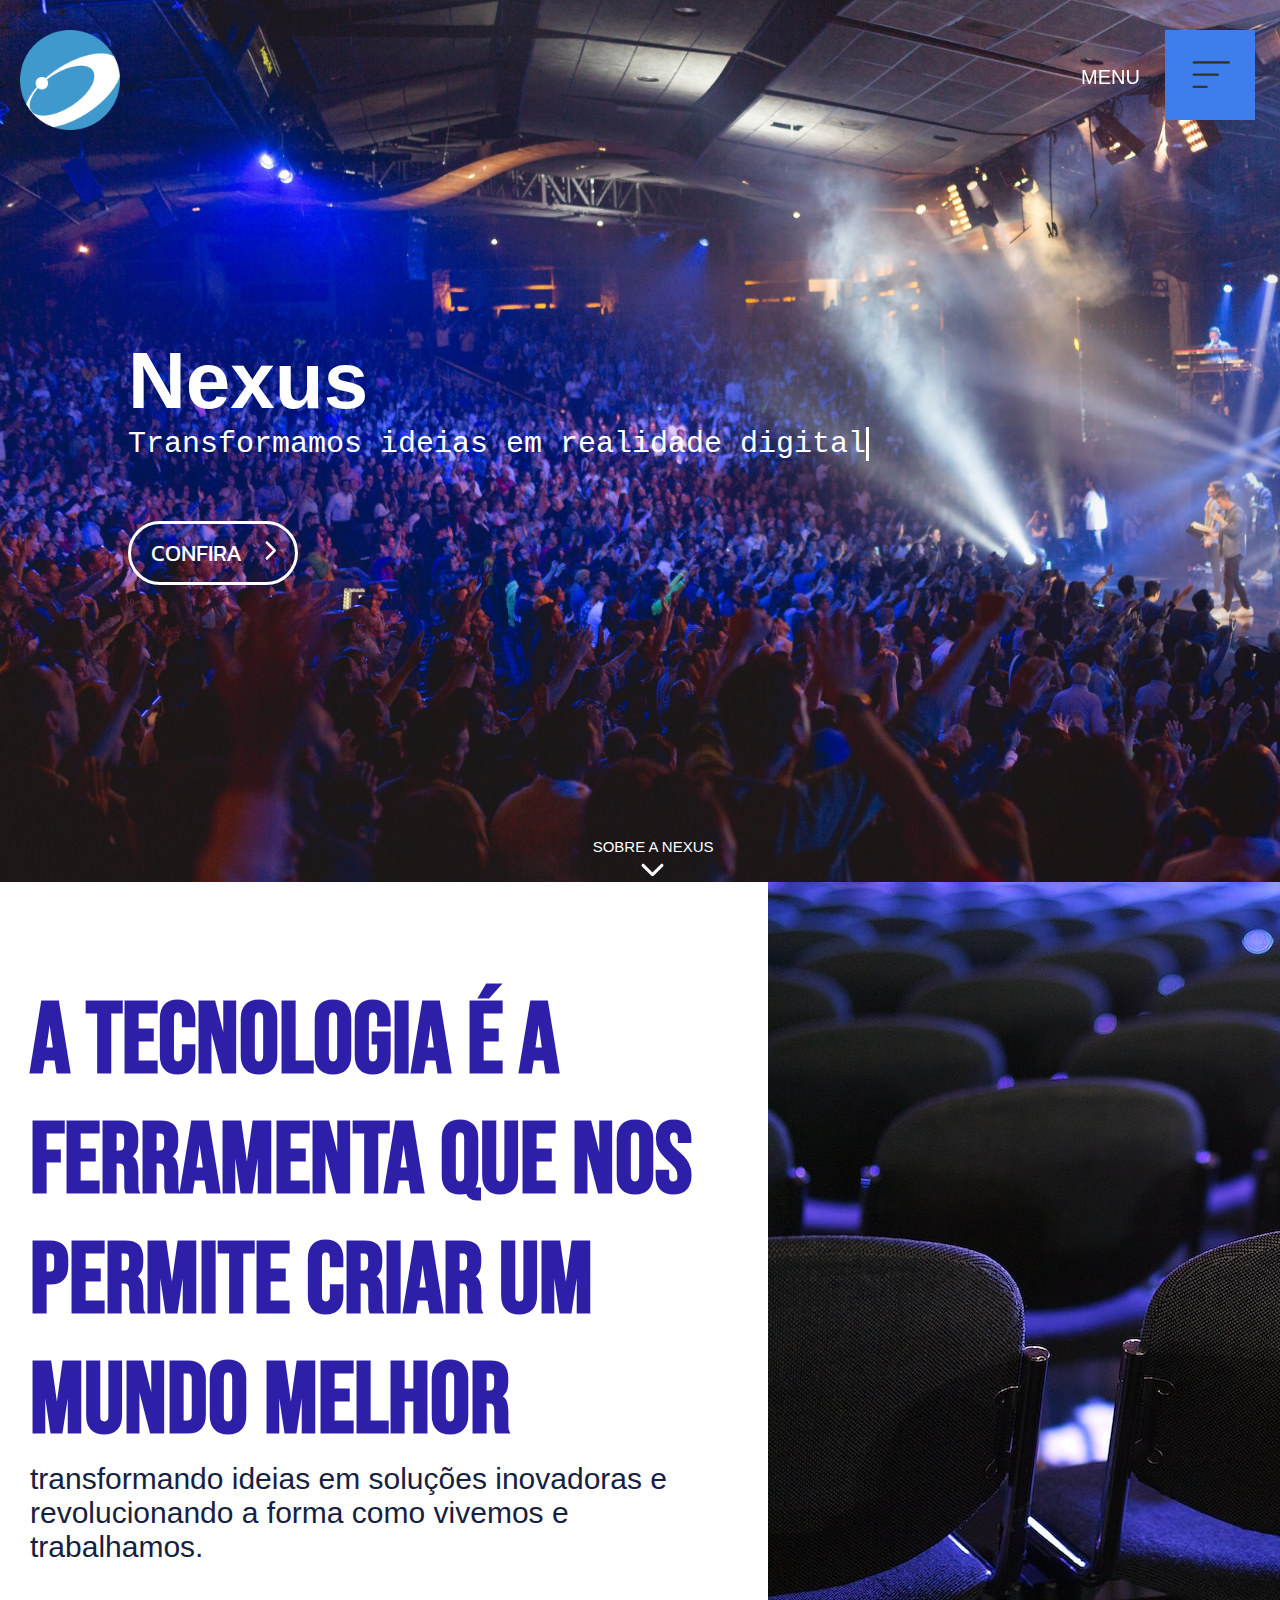
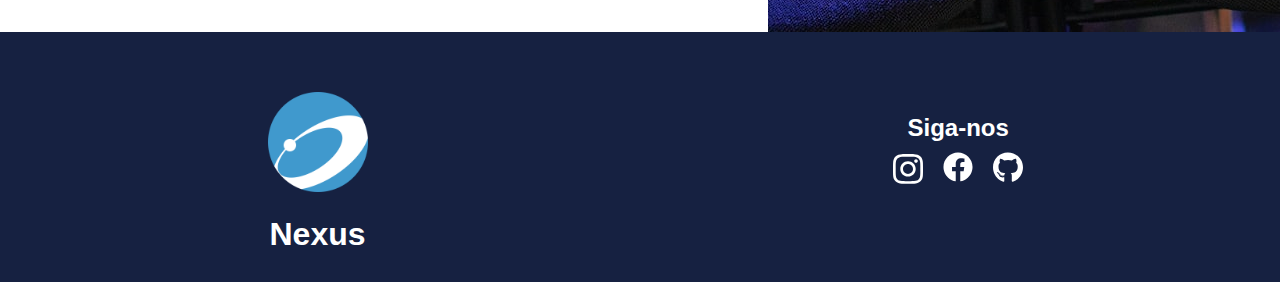
==== index.html @ 07ee50ff "Add files via upload" ====
<!DOCTYPE html>
<html lang="pt-br">
<head>
    <meta charset="UTF-8">
    <meta http-equiv="X-UA-Compatible" content="IE=edge">
    <meta name="viewport" content="width=device-width, initial-scale=1.0">
    <title>Nexus</title>
    <link rel="stylesheet" href="src/css/style.css">
    <link rel="stylesheet" href="src/css/responsive.css">
    <link rel="shortcut icon" href="/src/imgs/logo.png" type="image/x-icon">
<body>
    <div id="slideshow">
        <header>
            <div id="menu">
                <span>MENU</span>
                <div class="bloco" onclick="menu()"><img src="src/imgs/menu.png"></div> 
            </div>
            
            <div id="logo">
                <img src="src/imgs/logo.png">
            </div>
    
        </header>

        <div id="coluna">
            
        </div>
        
        <div id="info">
            <h1>Nexus</h1>
            <p>Transformamos ideias em realidade digital</p>

            <a class="botao" href="html/pag_confira/confira.html">
                <span>CONFIRA</span> <img src="src/imgs/chevron-right-solid.png">
            </a>
       
        </div>

        <div id="down">
            <span>SOBRE A NEXUS</span>
            <a href="#section1"><img src="src/imgs/chevron-down-solid.svg"></a>
        </div>
    </div>

    <main>
        <div id="section1">
            <div id="texto">
                <h2>A tecnologia é a ferramenta que nos permite criar um mundo melhor</h2>
                <p>transformando ideias em soluções inovadoras e revolucionando a forma como vivemos e trabalhamos.</p>
            </div>
        </div>

        <div id="section2"></div>
    </main>

    <footer>
        <div id="logo">
            <img src="src/imgs/logo.png"><h1>Nexus</h1>
        </div>
       
        <div id="siga">
            <h2>Siga-nos</h2>
            <ul>
                <li>
                    <a href="https://www.instagram.com/thurzinx85/"><img src="src/imgs/instagram.svg"></a>
                </li>
                <li>
                    <a href="#"><img src="src/imgs/facebook.svg"></a>
                </li>
                <li>
                    <a href="https://github.com/zinfex"><img src="src/imgs/github.svg"></a>
                </li>
            </ul>
        </div>
    </footer>

    <script src="js/index.js"></script>
</body>
</html>
---- src/css/style.css ----
@import url('https://fonts.googleapis.com/css2?family=Kanit&display=swap');
@import url('https://fonts.googleapis.com/css2?family=Bebas+Neue&display=swap');

* {
    margin: 0;
    padding: 0;
}

body {
    color: rgb(255, 255, 255);
    background-color: rgb(18, 18, 61);
}

#slideshow {
    background-image: url('../imgs/slideshow.jpg');
    background-size: cover;
    height: 98vh;
}

header {
    display: flex;
    width: 100%;
    justify-content: space-between;
}

#logo img{
    width: 100px;
    padding: 20px;
    margin-top: 10px;
}

#menu {
    position: fixed;
    display: flex;
    right: -150px;
    padding: 30px;
    align-items: center;
    justify-content: end;
    padding-inline: 150px;
    font-family: 'Lucida Sans', 'Lucida Sans Regular', 'Lucida Grande', 'Lucida Sans Unicode', Geneva, Verdana, sans-serif;
    font-size: 20px;
    z-index: 3;
}
#menu .bloco img {
    padding: 10px;
    margin-inline: 25px;
    width: 70px;
    top: 30px;
    background-color: rgb(62, 126, 236);
    transition: 200ms ease-in-out;
    cursor: pointer;
}
#menu .bloco img:hover {
    background-color: rgb(132, 187, 255);
}

#info {
    position: absolute;
    margin-left: 10%;
    bottom: 35%;
}
#info h1 {
    font-size: 80px;
    font-family: 'Gill Sans', 'Gill Sans MT', Calibri, 'Trebuchet MS', sans-serif;
    
}
#info p {
    font-size: 30px;
    font-family: monospace;
    border-right: 3px solid;
    width: 41ch;
    white-space: nowrap;
    overflow: hidden;
    animation: typing 5s steps(41),
    blinking 0.5s infinite step-end alternate;
}
@keyframes typing {
    from {
        width: 0;
    }
    to {
        width: 41ch;
    }
}
@keyframes blinking {
    50% {
        border-color: transparent;
    }
}

#info a {
    text-decoration: none;
    color: white;
}
#info .botao {
    margin-top: 60px;
    font-size: 23px;
    width: 140px;
    text-align: center;
    padding: 12px;
    border-radius: 35px;
    border-style: solid;
    transition: 300ms ease-in-out;
    font-family: 'Kanit', sans-serif;
    display: block;
}

#info .botao:hover {
    background-color: rgb(40, 107, 173)  ;
    padding-inline: 30px;
    border-radius: 10px;
}

#info .botao img{
    padding-left: 16px;
    width: 13px;
    filter: invert(1);
}

#coluna {
    background-color: rgb(62, 126, 236);
    width: 250px;
    height: 450px;
    display: flex;
    position: fixed;
    right: 0;
    margin-right: 25px;
    border-radius: 5px;
    display: none;
    animation: coluna-animation 500ms ease-in-out;
    z-index: 3;
}
#coluna.back {
    background-color: rgb(62, 126, 236);
    width: 250px;
    height: 450px;
    display: flex;
    position: fixed;
    right:-300px;
    margin-right: 25px;
    border-radius: 5px;

    animation: coluna-voltar 500ms ease-in-out;
}
@keyframes coluna-animation {
    from {
        right: -300px;
    } 
    to {
        right: 0;
    }
}
@keyframes coluna-voltar {
    from {
        right: 0;
    }
    to {
        right: -300px;
    }
}

#down {
    position: absolute;
    display: flex;
    bottom: 30px;
    width: 100%;
    justify-content: center;
    flex-direction: column;
    text-align: center;
}
#down span {
    position: absolute;
    font-family: Verdana, Geneva, Tahoma, sans-serif;
    color: #FFF;
    -webkit-text-stroke-color: #ffffff;
    font-size: 15px;
    bottom: 15px;
    left: 46.3%;
}
#down a {
    position: absolute;
    left: 50%;    
}

#down a img {
    height: 25px;
    filter: invert(1);
    cursor: pointer;
    transition: 300ms ease-in-out;
}
#down a img:hover {
    transform: scale(1.5);
}

main {
    display: flex;
    height: 750px;
    transition: 500ms ease-in-out;

}
#section1 {
    background-color: white;
    width: 60%;
    height: 100%;
}

#section2 {
    background-color: black;
    width: 40%;
    height: 100%;
    right: 0;
    background-image: url('../imgs/section2.jpg');
    transition: 2s ease-in-out;
}

#section1 #texto {
    margin: 30px;
}

#section1 h2{
    margin-top: 100px;
    color: rgb(45, 31, 167);
    font-family: 'Bebas Neue', sans-serif;
    font-size: 100px;
}
#section1 p{
    color: #162141;
    font-size: 30px;
    font-family: Arial, Helvetica, sans-serif;
}

footer {
    background-color: #162141;
    width: 100%;
    height: 250px;
    display: flex;
    align-items: center;
    justify-content: space-around;
}

#siga h2 {
    margin-left: 25px;
    font-family: 'Gill Sans', 'Gill Sans MT', Calibri, 'Trebuchet MS', sans-serif;
}

#siga ul{
    display: flex;
    list-style: none;
}

#siga ul li{
    padding: 10px;
}

#siga ul li img {
    filter: invert(1);
    width: 30px;
    transition: 200ms ease-in-out;
}

#siga ul li img:hover {
    filter: invert(0);
}

#logo h1 {
    font-family: 'Gill Sans', 'Gill Sans MT', Calibri, 'Trebuchet MS', sans-serif;
    margin-left: 22px;
}
---- src/css/responsive.css ----
@media (max-width: 720px) { /* -- CELULAR -- */
    #menu span {
        display: none;
    }
    #info {
        margin-left: 3.7%;
    }
    #info a .botao{
        transform: scale(1.3);
        margin-left: 20px;
    }
    #info p {
        font-size: 16px;
        border-right: 0px;
        font-family: Arial, Helvetica, sans-serif;
        white-space: nowrap;
        overflow: hidden;
        animation: none;
    }

    main {
        flex-direction: column;
    }
    #section1 {
        width: 100%;
    }
    #section1 h2{
        margin-top: 0px;
        font-size: 60px;
    }
    #section2 {
        display: none;
    }
    #down {
        display: none;
    }
    footer {
        flex-direction: column;
        height: 450px;
    }
}
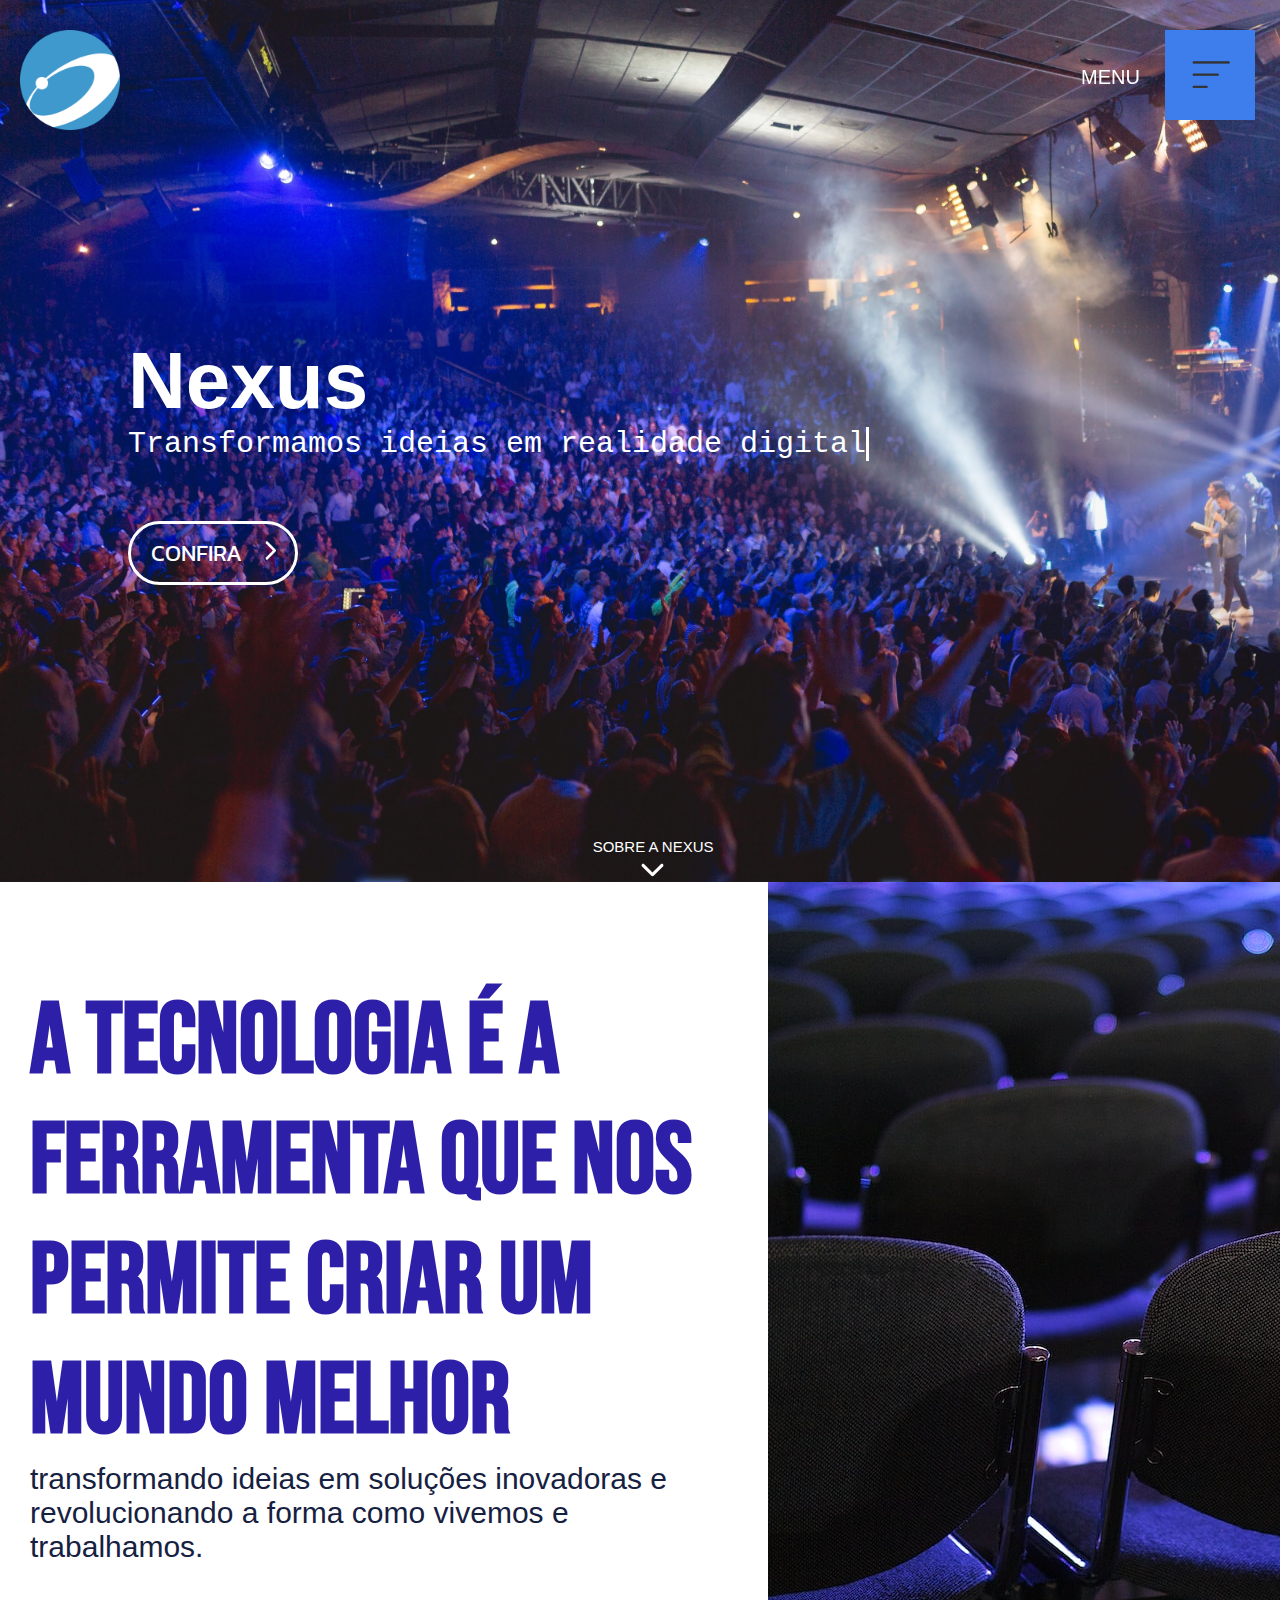
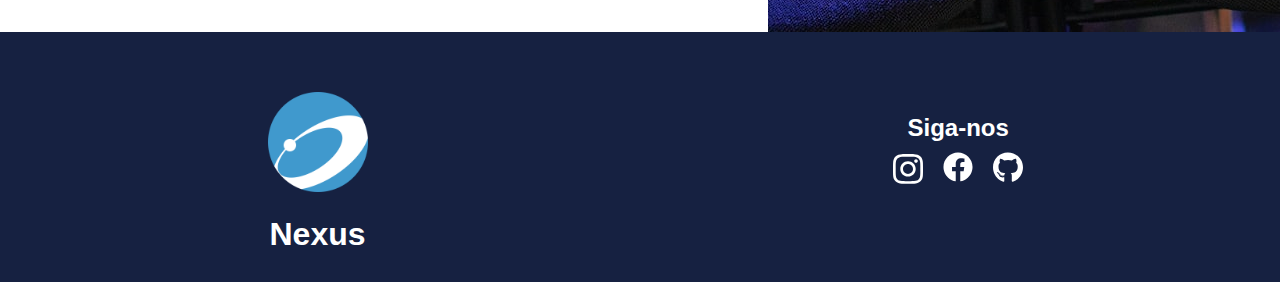
==== commit 24c4e015: "Add files via upload" ====
--- a/index.html
+++ b/index.html
@@ -10,21 +10,33 @@
     <link rel="shortcut icon" href="/src/imgs/logo.png" type="image/x-icon">
 <body>
     <div id="slideshow">
-        <header>
+        
+        <header> 
             <div id="menu">
                 <span>MENU</span>
                 <div class="bloco" onclick="menu()"><img src="src/imgs/menu.png"></div> 
             </div>
             
+            
+
             <div id="logo">
                 <img src="src/imgs/logo.png">
             </div>
-    
+
+            
         </header>
-
-        <div id="coluna">
-            
+        
+        <div class='white'>
+            <div class='squares'>
+              <div class='square'></div>
+              <div class='square'></div>
+              <div class='square'></div>
+              <div class='square'></div>
+              <div class='square'></div>
+            </div>
         </div>
+        
+        <div id="coluna"></div>
         
         <div id="info">
             <h1>Nexus</h1>
@@ -33,21 +45,24 @@
             <a class="botao" href="html/pag_confira/confira.html">
                 <span>CONFIRA</span> <img src="src/imgs/chevron-right-solid.png">
             </a>
-       
         </div>
-
+        
         <div id="down">
             <span>SOBRE A NEXUS</span>
             <a href="#section1"><img src="src/imgs/chevron-down-solid.svg"></a>
         </div>
+        
+        
+        
     </div>
-
+    
     <main>
         <div id="section1">
             <div id="texto">
                 <h2>A tecnologia é a ferramenta que nos permite criar um mundo melhor</h2>
                 <p>transformando ideias em soluções inovadoras e revolucionando a forma como vivemos e trabalhamos.</p>
             </div>
+
         </div>
 
         <div id="section2"></div>
--- a/src/css/style.css
+++ b/src/css/style.css
@@ -1,268 +1,381 @@
-@import url('https://fonts.googleapis.com/css2?family=Kanit&display=swap');
-@import url('https://fonts.googleapis.com/css2?family=Bebas+Neue&display=swap');
+@import url("https://fonts.googleapis.com/css2?family=Kanit&display=swap");
+@import url("https://fonts.googleapis.com/css2?family=Bebas+Neue&display=swap");
 
 * {
-    margin: 0;
-    padding: 0;
+  margin: 0;
+  padding: 0;
 }
 
 body {
-    color: rgb(255, 255, 255);
-    background-color: rgb(18, 18, 61);
+  color: rgb(255, 255, 255);
+  background-color: rgb(18, 18, 61);
 }
 
 #slideshow {
-    background-image: url('../imgs/slideshow.jpg');
-    background-size: cover;
+  background-image: url("../imgs/slideshow.jpg");
+  background-size: cover;
+  height: 98vh;
+}
+
+#logo img {
+  width: 100px;
+  padding: 20px;
+  margin-top: 10px;
+}
+
+#menu {
+  position: fixed;
+  display: flex;
+  right: -150px;
+  padding: 30px;
+  align-items: center;
+  padding-inline: 150px;
+  font-family: "Lucida Sans", "Lucida Sans Regular", "Lucida Grande",
+    "Lucida Sans Unicode", Geneva, Verdana, sans-serif;
+  font-size: 20px;
+  z-index: 3;
+}
+#menu .bloco img {
+  padding: 10px;
+  margin-inline: 25px;
+  width: 70px;
+  top: 30px;
+  background-color: rgb(62, 126, 236);
+  transition: 200ms ease-in-out;
+  cursor: pointer;
+}
+#menu .bloco img:hover {
+  background-color: rgb(132, 187, 255);
+}
+
+#info {
+  position: absolute;
+  margin-left: 10%;
+  bottom: 35%;
+}
+#info h1 {
+  font-size: 80px;
+  font-family: "Gill Sans", "Gill Sans MT", Calibri, "Trebuchet MS", sans-serif;
+}
+#info p {
+  font-size: 30px;
+  font-family: monospace;
+  border-right: 3px solid;
+  width: 41ch;
+  white-space: nowrap;
+  overflow: hidden;
+  animation: typing 5s steps(41), blinking 0.5s infinite step-end alternate;
+}
+@keyframes typing {
+  from {
+    width: 0;
+  }
+  to {
+    width: 41ch;
+  }
+}
+@keyframes blinking {
+  50% {
+    border-color: transparent;
+  }
+}
+
+#info a {
+  text-decoration: none;
+  color: white;
+}
+#info .botao {
+  margin-top: 60px;
+  font-size: 23px;
+  width: 140px;
+  text-align: center;
+  padding: 12px;
+  border-radius: 35px;
+  border-style: solid;
+  transition: 300ms ease-in-out;
+  font-family: "Kanit", sans-serif;
+  display: block;
+}
+
+#info .botao:hover {
+  background-color: rgb(40, 107, 173);
+  padding-inline: 30px;
+  border-radius: 10px;
+}
+
+#info .botao img {
+  padding-left: 16px;
+  width: 13px;
+  filter: invert(1);
+}
+
+#coluna {
+  background-color: rgb(62, 126, 236);
+  width: 250px;
+  height: 450px;
+  display: flex;
+  position: fixed;
+  right: 0;
+  margin-right: 25px;
+  border-radius: 5px;
+  display: none;
+  animation: coluna-animation 500ms ease-in-out;
+  z-index: 4;
+}
+#coluna.back {
+  background-color: rgb(62, 126, 236);
+  width: 250px;
+  height: 450px;
+  display: flex;
+  position: fixed;
+  right: -300px;
+  margin-right: 25px;
+  border-radius: 5px;
+
+  animation: coluna-voltar 500ms ease-in-out;
+}
+@keyframes coluna-animation {
+  from {
+    right: -300px;
+  }
+  to {
+    right: 0;
+  }
+}
+@keyframes coluna-voltar {
+  from {
+    right: 0;
+  }
+  to {
+    right: -300px;
+  }
+}
+
+#down {
+  position: absolute;
+  display: flex;
+  bottom: 30px;
+  width: 100%;
+  justify-content: center;
+  flex-direction: column;
+  text-align: center;
+}
+#down span {
+  position: absolute;
+  font-family: Verdana, Geneva, Tahoma, sans-serif;
+  color: #fff;
+  -webkit-text-stroke-color: #ffffff;
+  font-size: 15px;
+  bottom: 15px;
+  left: 46.3%;
+}
+#down a {
+  position: absolute;
+  left: 50%;
+}
+
+#down a img {
+  height: 25px;
+  filter: invert(1);
+  cursor: pointer;
+  transition: 300ms ease-in-out;
+}
+#down a img:hover {
+  transform: scale(1.5);
+}
+
+main {
+  display: flex;
+  height: 750px;
+  transition: 500ms ease-in-out;
+}
+#section1 {
+  background-color: white;
+  width: 60%;
+  height: 100%;
+}
+
+#section2 {
+  background-color: black;
+  width: 40%;
+  height: 100%;
+  right: 0;
+  background-image: url("../imgs/section2.jpg");
+  transition: 2s ease-in-out;
+}
+
+#section1 #texto {
+  margin: 30px;
+}
+
+#section1 h2 {
+  margin-top: 100px;
+  color: rgb(45, 31, 167);
+  font-family: "Bebas Neue", sans-serif;
+  font-size: 100px;
+}
+#section1 p {
+  color: #162141;
+  font-size: 30px;
+  font-family: Arial, Helvetica, sans-serif;
+}
+
+footer {
+  background-color: #162141;
+  width: 100%;
+  height: 250px;
+  display: flex;
+  align-items: center;
+  justify-content: space-around;
+}
+
+#siga h2 {
+  margin-left: 25px;
+  font-family: "Gill Sans", "Gill Sans MT", Calibri, "Trebuchet MS", sans-serif;
+}
+
+#siga ul {
+  display: flex;
+  list-style: none;
+}
+
+#siga ul li {
+  padding: 10px;
+}
+
+#siga ul li img {
+  filter: invert(1);
+  width: 30px;
+  transition: 200ms ease-in-out;
+}
+
+#siga ul li img:hover {
+  filter: invert(0);
+}
+
+#logo h1 {
+  font-family: "Gill Sans", "Gill Sans MT", Calibri, "Trebuchet MS", sans-serif;
+  margin-left: 22px;
+}
+
+
+
+/* MAIN ANIMAÇÃO */
+.white {
     height: 98vh;
-}
-
-header {
+    width: 100%;
+    position: absolute;
+    top: 0;
+}
+
+.squares {
+    height: 100%;
     display: flex;
-    width: 100%;
-    justify-content: space-between;
-}
-
-#logo img{
-    width: 100px;
-    padding: 20px;
-    margin-top: 10px;
-}
-
-#menu {
-    position: fixed;
-    display: flex;
-    right: -150px;
-    padding: 30px;
-    align-items: center;
-    justify-content: end;
-    padding-inline: 150px;
-    font-family: 'Lucida Sans', 'Lucida Sans Regular', 'Lucida Grande', 'Lucida Sans Unicode', Geneva, Verdana, sans-serif;
-    font-size: 20px;
-    z-index: 3;
-}
-#menu .bloco img {
-    padding: 10px;
-    margin-inline: 25px;
-    width: 70px;
-    top: 30px;
-    background-color: rgb(62, 126, 236);
-    transition: 200ms ease-in-out;
-    cursor: pointer;
-}
-#menu .bloco img:hover {
-    background-color: rgb(132, 187, 255);
-}
-
-#info {
-    position: absolute;
-    margin-left: 10%;
-    bottom: 35%;
-}
-#info h1 {
-    font-size: 80px;
-    font-family: 'Gill Sans', 'Gill Sans MT', Calibri, 'Trebuchet MS', sans-serif;
-    
-}
-#info p {
-    font-size: 30px;
-    font-family: monospace;
-    border-right: 3px solid;
-    width: 41ch;
-    white-space: nowrap;
+    justify-content: space-around;
     overflow: hidden;
-    animation: typing 5s steps(41),
-    blinking 0.5s infinite step-end alternate;
-}
-@keyframes typing {
-    from {
-        width: 0;
-    }
-    to {
-        width: 41ch;
-    }
-}
-@keyframes blinking {
-    50% {
-        border-color: transparent;
-    }
-}
-
-#info a {
-    text-decoration: none;
-    color: white;
-}
-#info .botao {
-    margin-top: 60px;
-    font-size: 23px;
-    width: 140px;
-    text-align: center;
-    padding: 12px;
-    border-radius: 35px;
-    border-style: solid;
-    transition: 300ms ease-in-out;
-    font-family: 'Kanit', sans-serif;
-    display: block;
-}
-
-#info .botao:hover {
-    background-color: rgb(40, 107, 173)  ;
-    padding-inline: 30px;
-    border-radius: 10px;
-}
-
-#info .botao img{
-    padding-left: 16px;
-    width: 13px;
-    filter: invert(1);
-}
-
-#coluna {
-    background-color: rgb(62, 126, 236);
-    width: 250px;
-    height: 450px;
-    display: flex;
-    position: fixed;
-    right: 0;
-    margin-right: 25px;
-    border-radius: 5px;
-    display: none;
-    animation: coluna-animation 500ms ease-in-out;
-    z-index: 3;
-}
-#coluna.back {
-    background-color: rgb(62, 126, 236);
-    width: 250px;
-    height: 450px;
-    display: flex;
-    position: fixed;
-    right:-300px;
-    margin-right: 25px;
-    border-radius: 5px;
-
-    animation: coluna-voltar 500ms ease-in-out;
-}
-@keyframes coluna-animation {
-    from {
-        right: -300px;
-    } 
-    to {
-        right: 0;
-    }
-}
-@keyframes coluna-voltar {
-    from {
-        right: 0;
-    }
-    to {
-        right: -300px;
-    }
-}
-
-#down {
-    position: absolute;
-    display: flex;
-    bottom: 30px;
-    width: 100%;
-    justify-content: center;
-    flex-direction: column;
-    text-align: center;
-}
-#down span {
-    position: absolute;
-    font-family: Verdana, Geneva, Tahoma, sans-serif;
-    color: #FFF;
-    -webkit-text-stroke-color: #ffffff;
-    font-size: 15px;
-    bottom: 15px;
-    left: 46.3%;
-}
-#down a {
-    position: absolute;
-    left: 50%;    
-}
-
-#down a img {
-    height: 25px;
-    filter: invert(1);
-    cursor: pointer;
-    transition: 300ms ease-in-out;
-}
-#down a img:hover {
-    transform: scale(1.5);
-}
-
-main {
-    display: flex;
-    height: 750px;
-    transition: 500ms ease-in-out;
-
-}
-#section1 {
-    background-color: white;
-    width: 60%;
-    height: 100%;
-}
-
-#section2 {
-    background-color: black;
-    width: 40%;
-    height: 100%;
-    right: 0;
-    background-image: url('../imgs/section2.jpg');
-    transition: 2s ease-in-out;
-}
-
-#section1 #texto {
-    margin: 30px;
-}
-
-#section1 h2{
-    margin-top: 100px;
-    color: rgb(45, 31, 167);
-    font-family: 'Bebas Neue', sans-serif;
-    font-size: 100px;
-}
-#section1 p{
-    color: #162141;
-    font-size: 30px;
-    font-family: Arial, Helvetica, sans-serif;
-}
-
-footer {
-    background-color: #162141;
-    width: 100%;
-    height: 250px;
-    display: flex;
-    align-items: center;
-    justify-content: space-around;
-}
-
-#siga h2 {
-    margin-left: 25px;
-    font-family: 'Gill Sans', 'Gill Sans MT', Calibri, 'Trebuchet MS', sans-serif;
-}
-
-#siga ul{
-    display: flex;
-    list-style: none;
-}
-
-#siga ul li{
-    padding: 10px;
-}
-
-#siga ul li img {
-    filter: invert(1);
-    width: 30px;
-    transition: 200ms ease-in-out;
-}
-
-#siga ul li img:hover {
-    filter: invert(0);
-}
-
-#logo h1 {
-    font-family: 'Gill Sans', 'Gill Sans MT', Calibri, 'Trebuchet MS', sans-serif;
-    margin-left: 22px;
+}
+
+.square {
+    -webkit-animation: squares 9.5s linear infinite;
+    animation: squares 9.5s linear infinite;
+    align-self: flex-end;
+    width: 1em;
+    height: 1em;
+    transform: translateY(100%);
+    background: #5c8cf3;
+}
+.square:nth-child(2) {
+    height: 1.5em;
+    width: 3em;
+    -webkit-animation-delay: 1s;
+    animation-delay: 1s;
+    -webkit-animation-duration: 17s;
+    animation-duration: 17s;
+    -webkit-filter: blur(5px);
+}
+.square:nth-child(3) {
+  height: 2em;
+  width: 1em;
+  -webkit-animation-delay: 1.5s;
+  animation-delay: 1.5s;
+  -webkit-animation-duration: 8s;
+  animation-duration: 8s;
+  -webkit-filter: blur();
+}
+.square:nth-child(4) {
+  height: 1em;
+  width: 1.5em;
+  -webkit-animation-delay: 0.5s;
+  animation-delay: 0.5s;
+  -webkit-filter: blur(3px);
+  -webkit-animation-duration: 13s;
+  animation-duration: 13s;
+}
+.square:nth-child(5) {
+  height: 1.25em;
+  width: 2em;
+  -webkit-animation-delay: 4s;
+  animation-delay: 4s;
+  -webkit-filter: blur(2px);
+  -webkit-animation-duration: 11s;
+  animation-duration: 11s;
+}
+.square:nth-child(6) {
+  height: 2.5em;
+  width: 2em;
+  -webkit-animation-delay: 2s;
+  animation-delay: 2s;
+  -webkit-filter: blur(1px);
+  -webkit-animation-duration: 9s;
+  animation-duration: 9s;
+}
+.square:nth-child(7) {
+  height: 5em;
+  width: 2em;
+  -webkit-filter: blur(2.5px);
+  -webkit-animation-duration: 12s;
+  animation-duration: 12s;
+}
+.square:nth-child(8) {
+  height: 1em;
+  width: 3em;
+  -webkit-animation-delay: 5s;
+  animation-delay: 5s;
+  -webkit-filter: blur(6px);
+  -webkit-animation-duration: 18s;
+  animation-duration: 18s;
+}
+.square:nth-child(9) {
+  height: 1.5em;
+  width: 2em;
+  -webkit-filter: blur(0.5px);
+  -webkit-animation-duration: 9s;
+  animation-duration: 9s;
+}
+.square:nth-child(9) {
+  height: 3em;
+  width: 2.4em;
+  -webkit-animation-delay: 6s;
+  animation-delay: 6s;
+  -webkit-filter: blur(0.5px);
+  -webkit-animation-duration: 12s;
+  animation-duration: 12s;
+}
+
+@-webkit-keyframes squares {
+  from {
+    transform: translateY(100%) rotate(-50deg);
+  }
+  to {
+    transform: translateY(calc(-100vh + -100%)) rotate(20deg);
+  }
+}
+
+@keyframes squares {
+  from {
+    transform: translateY(100%) rotate(-50deg);
+  }
+  to {
+    transform: translateY(calc(-100vh + -100%)) rotate(20deg);
+  }
 }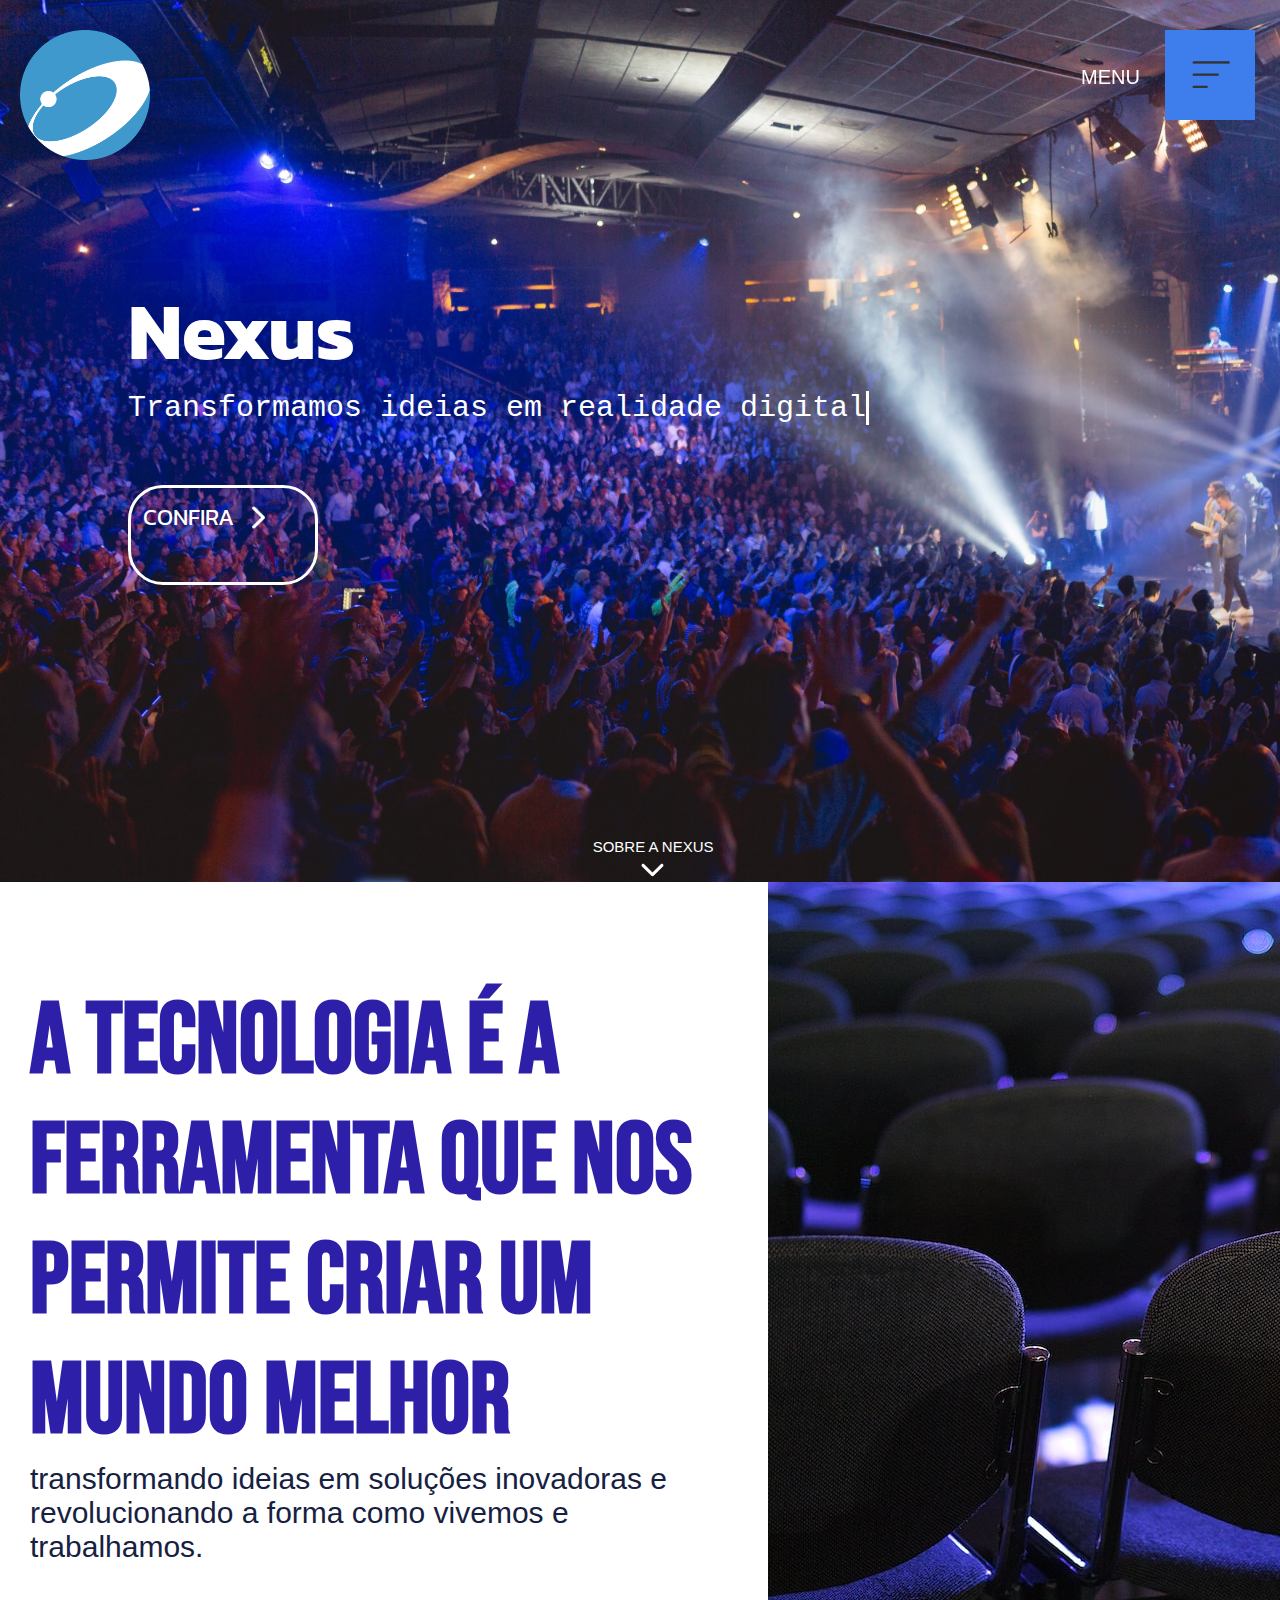
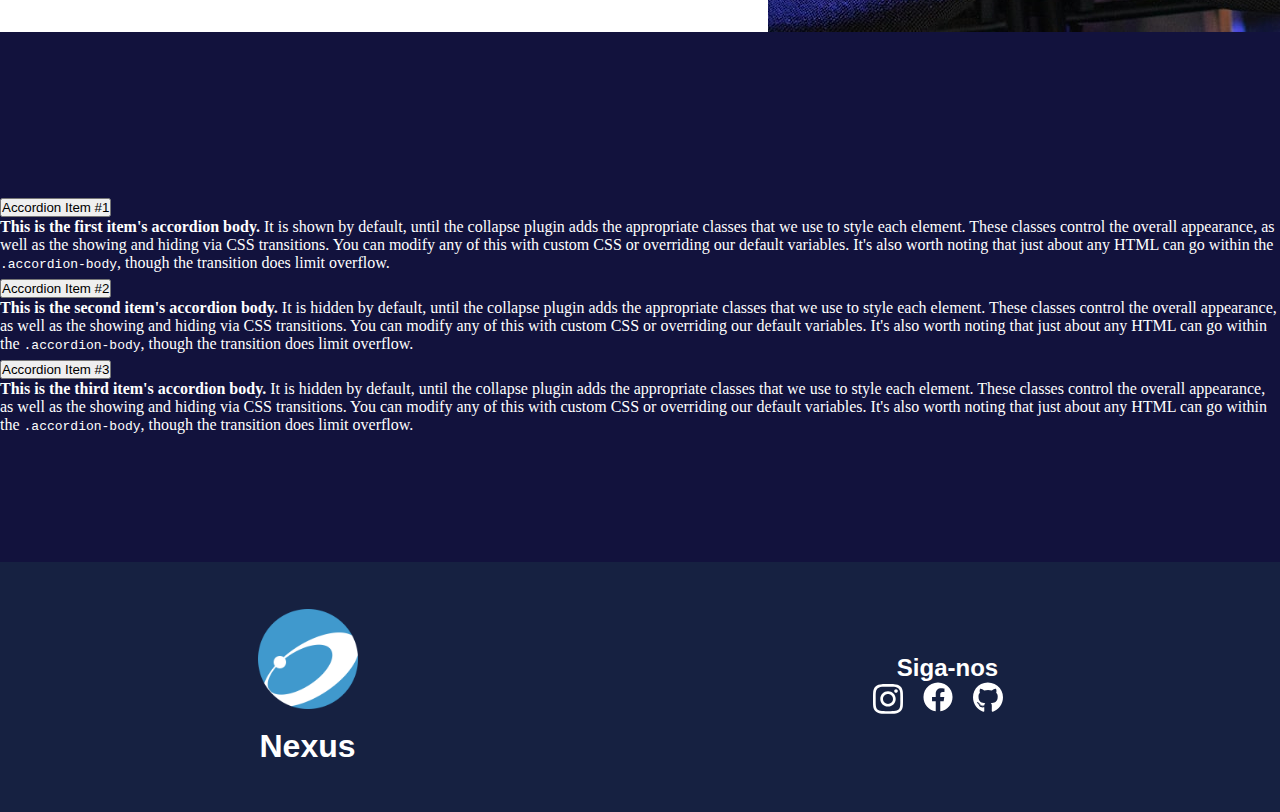
==== commit dabe499a: "Add files via upload" ====
--- a/index.html
+++ b/index.html
@@ -5,9 +5,13 @@
     <meta http-equiv="X-UA-Compatible" content="IE=edge">
     <meta name="viewport" content="width=device-width, initial-scale=1.0">
     <title>Nexus</title>
+    <link href="https://cdn.jsdelivr.net/npm/bootstrap@5.3.0-alpha3/dist/css/bootstrap.min.css" rel="stylesheet" integrity="sha384-KK94CHFLLe+nY2dmCWGMq91rCGa5gtU4mk92HdvYe+M/SXH301p5ILy+dN9+nJOZ" crossorigin="anonymous">
+    <script src="https://cdn.jsdelivr.net/npm/bootstrap@5.3.0-alpha3/dist/js/bootstrap.bundle.min.js" integrity="sha384-ENjdO4Dr2bkBIFxQpeoTz1HIcje39Wm4jDKdf19U8gI4ddQ3GYNS7NTKfAdVQSZe" crossorigin="anonymous"></script>
+    <link rel="shortcut icon" href="/src/imgs/logo.png" type="image/x-icon">
+    <link href="https://fonts.googleapis.com/css2?family=Bebas+Neue&display=swap" rel="stylesheet">
+    <link href="https://fonts.googleapis.com/css2?family=Kanit&display=swap" rel="stylesheet">
     <link rel="stylesheet" href="src/css/style.css">
     <link rel="stylesheet" href="src/css/responsive.css">
-    <link rel="shortcut icon" href="/src/imgs/logo.png" type="image/x-icon">
 <body>
     <div id="slideshow">
         
@@ -16,8 +20,6 @@
                 <span>MENU</span>
                 <div class="bloco" onclick="menu()"><img src="src/imgs/menu.png"></div> 
             </div>
-            
-            
 
             <div id="logo">
                 <img src="src/imgs/logo.png">
@@ -42,7 +44,7 @@
             <h1>Nexus</h1>
             <p>Transformamos ideias em realidade digital</p>
 
-            <a class="botao" href="html/pag_confira/confira.html">
+            <a class="botao" href="html/pag_login/login.html">
                 <span>CONFIRA</span> <img src="src/imgs/chevron-right-solid.png">
             </a>
         </div>
@@ -51,9 +53,7 @@
             <span>SOBRE A NEXUS</span>
             <a href="#section1"><img src="src/imgs/chevron-down-solid.svg"></a>
         </div>
-        
-        
-        
+          
     </div>
     
     <main>
@@ -68,8 +68,51 @@
         <div id="section2"></div>
     </main>
 
+    <section>
+        <div class="container">
+            <div class="accordion" id="accordionExample">
+                <div class="accordion-item">
+                  <h2 class="accordion-header">
+                    <button class="accordion-button" type="button" data-bs-toggle="collapse" data-bs-target="#collapseOne" aria-expanded="true" aria-controls="collapseOne">
+                      Accordion Item #1
+                    </button>
+                  </h2>
+                  <div id="collapseOne" class="accordion-collapse collapse show" data-bs-parent="#accordionExample">
+                    <div class="accordion-body">
+                      <strong>This is the first item's accordion body.</strong> It is shown by default, until the collapse plugin adds the appropriate classes that we use to style each element. These classes control the overall appearance, as well as the showing and hiding via CSS transitions. You can modify any of this with custom CSS or overriding our default variables. It's also worth noting that just about any HTML can go within the <code>.accordion-body</code>, though the transition does limit overflow.
+                    </div>
+                  </div>
+                </div>
+                <div class="accordion-item">
+                  <h2 class="accordion-header">
+                    <button class="accordion-button collapsed" type="button" data-bs-toggle="collapse" data-bs-target="#collapseTwo" aria-expanded="false" aria-controls="collapseTwo">
+                      Accordion Item #2
+                    </button>
+                  </h2>
+                  <div id="collapseTwo" class="accordion-collapse collapse" data-bs-parent="#accordionExample">
+                    <div class="accordion-body">
+                      <strong>This is the second item's accordion body.</strong> It is hidden by default, until the collapse plugin adds the appropriate classes that we use to style each element. These classes control the overall appearance, as well as the showing and hiding via CSS transitions. You can modify any of this with custom CSS or overriding our default variables. It's also worth noting that just about any HTML can go within the <code>.accordion-body</code>, though the transition does limit overflow.
+                    </div>
+                  </div>
+                </div>
+                <div class="accordion-item">
+                  <h2 class="accordion-header">
+                    <button class="accordion-button collapsed" type="button" data-bs-toggle="collapse" data-bs-target="#collapseThree" aria-expanded="false" aria-controls="collapseThree">
+                      Accordion Item #3
+                    </button>
+                  </h2>
+                  <div id="collapseThree" class="accordion-collapse collapse" data-bs-parent="#accordionExample">
+                    <div class="accordion-body">
+                      <strong>This is the third item's accordion body.</strong> It is hidden by default, until the collapse plugin adds the appropriate classes that we use to style each element. These classes control the overall appearance, as well as the showing and hiding via CSS transitions. You can modify any of this with custom CSS or overriding our default variables. It's also worth noting that just about any HTML can go within the <code>.accordion-body</code>, though the transition does limit overflow.
+                    </div>
+                  </div>
+                </div>
+              </div>
+        </div>
+    </section>
+
     <footer>
-        <div id="logo">
+        <div id="logo2">
             <img src="src/imgs/logo.png"><h1>Nexus</h1>
         </div>
        
--- a/src/css/style.css
+++ b/src/css/style.css
@@ -1,5 +1,3 @@
-@import url("https://fonts.googleapis.com/css2?family=Kanit&display=swap");
-@import url("https://fonts.googleapis.com/css2?family=Bebas+Neue&display=swap");
 
 * {
   margin: 0;
@@ -18,7 +16,7 @@
 }
 
 #logo img {
-  width: 100px;
+  width: 130px;
   padding: 20px;
   margin-top: 10px;
 }
@@ -55,7 +53,7 @@
 }
 #info h1 {
   font-size: 80px;
-  font-family: "Gill Sans", "Gill Sans MT", Calibri, "Trebuchet MS", sans-serif;
+  font-family: 'Kanit', sans-serif;
 }
 #info p {
   font-size: 30px;
@@ -85,28 +83,35 @@
   color: white;
 }
 #info .botao {
+  display: flex;
+  height: 70px;
+  width: 160px;
+
+  font-size: 23px;
+  text-align: center;
+
   margin-top: 60px;
-  font-size: 23px;
-  width: 140px;
-  text-align: center;
   padding: 12px;
+
   border-radius: 35px;
   border-style: solid;
+  
   transition: 300ms ease-in-out;
   font-family: "Kanit", sans-serif;
-  display: block;
 }
 
 #info .botao:hover {
   background-color: rgb(40, 107, 173);
-  padding-inline: 30px;
+  width: 200px;;
   border-radius: 10px;
+  padding-left: 40px;
 }
 
 #info .botao img {
-  padding-left: 16px;
-  width: 13px;
+  margin-top: 5px;
+  margin-left: 15px;
   filter: invert(1);
+  height: 25px;
 }
 
 #coluna {
@@ -220,6 +225,15 @@
   font-family: Arial, Helvetica, sans-serif;
 }
 
+/*SECTION*/
+section {
+  margin-top: 30px;
+  height: 500px;
+  display: flex;
+  align-items: center;
+}
+
+
 footer {
   background-color: #162141;
   width: 100%;
@@ -230,8 +244,8 @@
 }
 
 #siga h2 {
-  margin-left: 25px;
   font-family: "Gill Sans", "Gill Sans MT", Calibri, "Trebuchet MS", sans-serif;
+  text-align: center;  
 }
 
 #siga ul {
@@ -240,7 +254,8 @@
 }
 
 #siga ul li {
-  padding: 10px;
+  padding-inline: 20px;
+  padding-left: 0;
 }
 
 #siga ul li img {
@@ -253,9 +268,13 @@
   filter: invert(0);
 }
 
-#logo h1 {
+#logo2 img{
+  width: 100px;
+}
+#logo2 h1 {
   font-family: "Gill Sans", "Gill Sans MT", Calibri, "Trebuchet MS", sans-serif;
-  margin-left: 22px;
+  margin-top: 15px;
+  text-align: center;
 }
 
 
--- a/src/css/responsive.css
+++ b/src/css/responsive.css
@@ -38,4 +38,10 @@
         flex-direction: column;
         height: 450px;
     }
+}
+
+@media (max-width: 345px) {
+    #section1 p{
+        display: none;
+    }
 }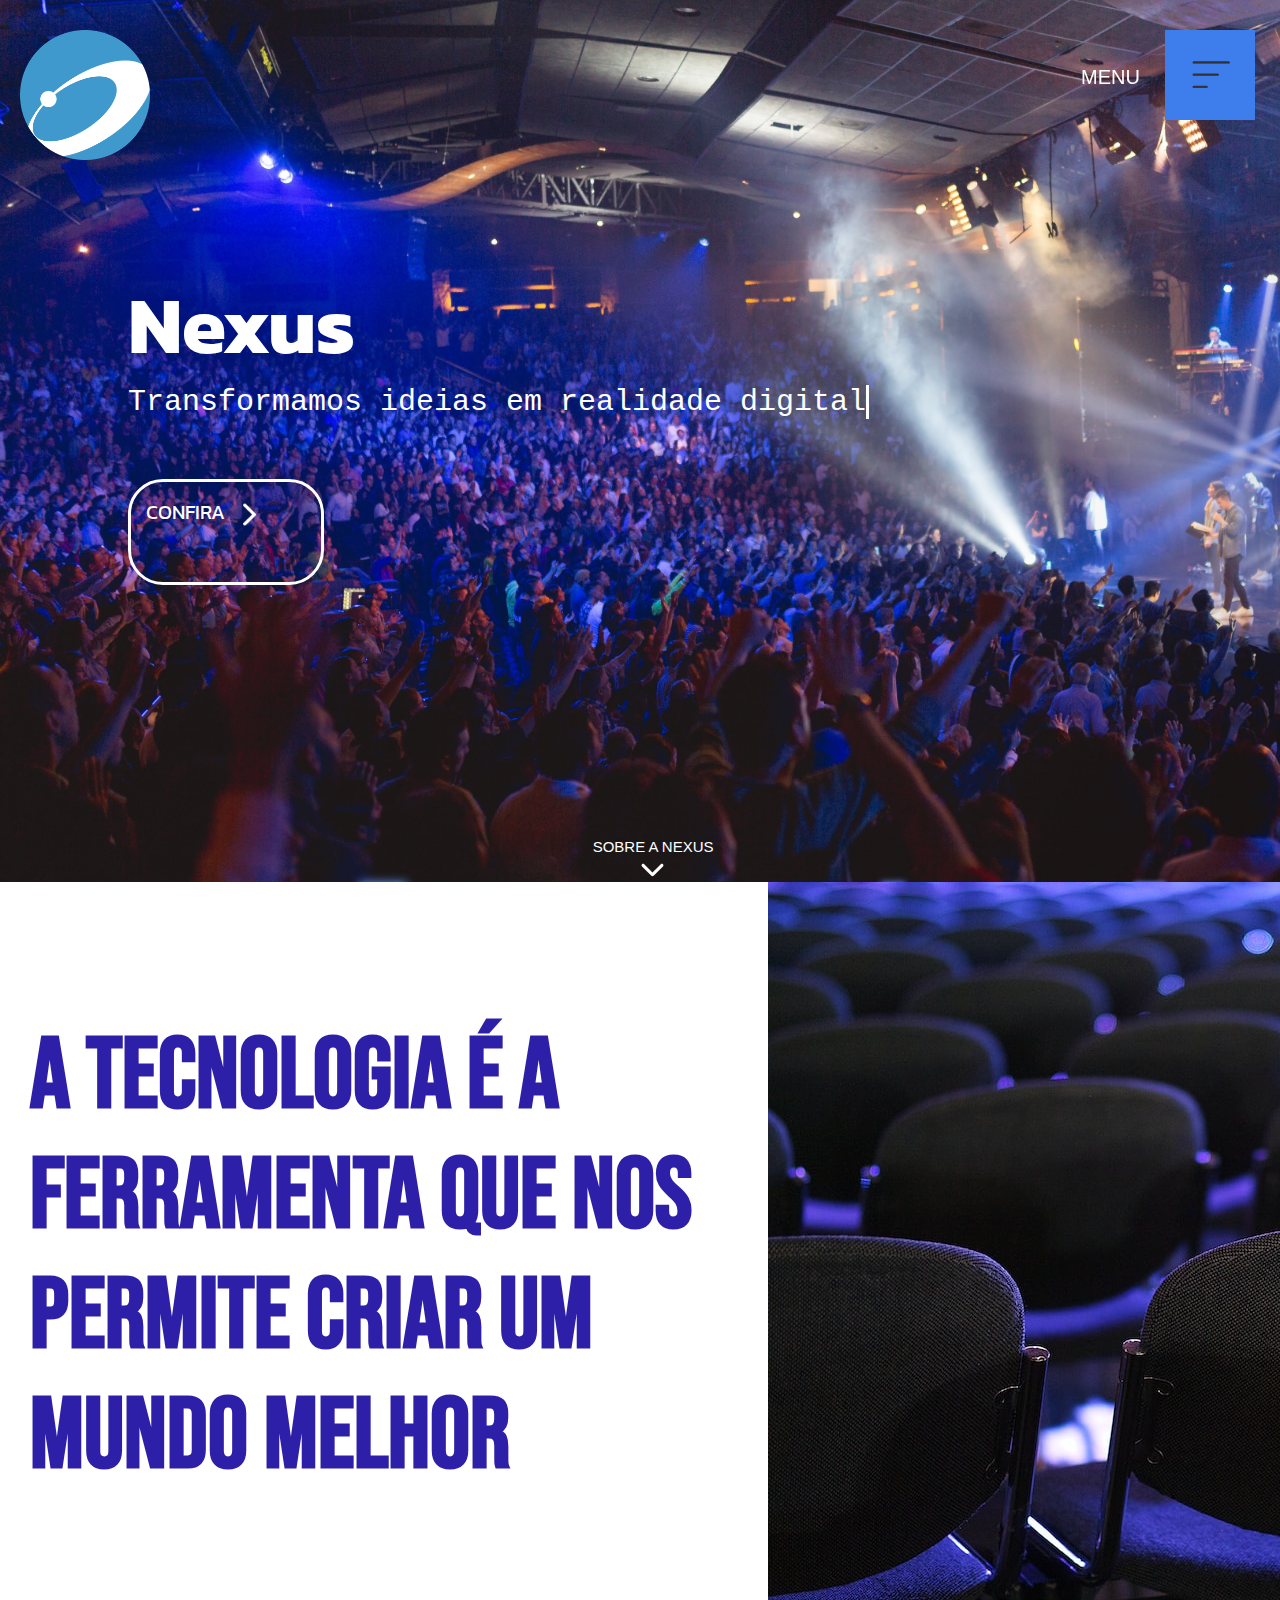
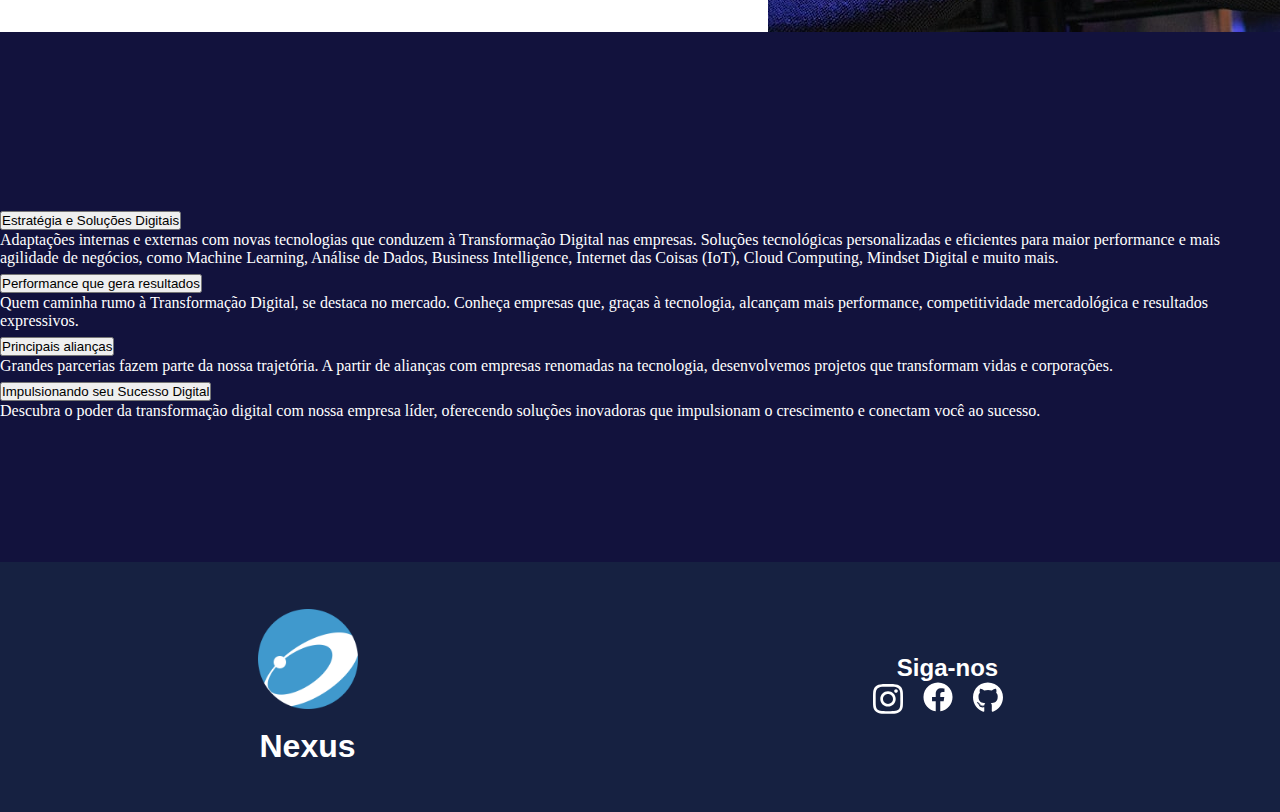
==== commit 40146b1e: "Add files via upload" ====
--- a/index.html
+++ b/index.html
@@ -60,7 +60,6 @@
         <div id="section1">
             <div id="texto">
                 <h2>A tecnologia é a ferramenta que nos permite criar um mundo melhor</h2>
-                <p>transformando ideias em soluções inovadoras e revolucionando a forma como vivemos e trabalhamos.</p>
             </div>
 
         </div>
@@ -74,36 +73,48 @@
                 <div class="accordion-item">
                   <h2 class="accordion-header">
                     <button class="accordion-button" type="button" data-bs-toggle="collapse" data-bs-target="#collapseOne" aria-expanded="true" aria-controls="collapseOne">
-                      Accordion Item #1
+                      Estratégia e Soluções Digitais
                     </button>
                   </h2>
                   <div id="collapseOne" class="accordion-collapse collapse show" data-bs-parent="#accordionExample">
                     <div class="accordion-body">
-                      <strong>This is the first item's accordion body.</strong> It is shown by default, until the collapse plugin adds the appropriate classes that we use to style each element. These classes control the overall appearance, as well as the showing and hiding via CSS transitions. You can modify any of this with custom CSS or overriding our default variables. It's also worth noting that just about any HTML can go within the <code>.accordion-body</code>, though the transition does limit overflow.
+                      Adaptações internas e externas com novas tecnologias que conduzem à Transformação Digital nas empresas. Soluções tecnológicas personalizadas e eficientes para maior performance e mais agilidade de negócios, como Machine Learning, Análise de Dados, Business Intelligence, Internet das Coisas (IoT), Cloud Computing, Mindset Digital e muito mais.
                     </div>
                   </div>
                 </div>
                 <div class="accordion-item">
                   <h2 class="accordion-header">
                     <button class="accordion-button collapsed" type="button" data-bs-toggle="collapse" data-bs-target="#collapseTwo" aria-expanded="false" aria-controls="collapseTwo">
-                      Accordion Item #2
+                      Performance que gera resultados
                     </button>
                   </h2>
                   <div id="collapseTwo" class="accordion-collapse collapse" data-bs-parent="#accordionExample">
                     <div class="accordion-body">
-                      <strong>This is the second item's accordion body.</strong> It is hidden by default, until the collapse plugin adds the appropriate classes that we use to style each element. These classes control the overall appearance, as well as the showing and hiding via CSS transitions. You can modify any of this with custom CSS or overriding our default variables. It's also worth noting that just about any HTML can go within the <code>.accordion-body</code>, though the transition does limit overflow.
+                      Quem caminha rumo à Transformação Digital, se destaca no mercado. Conheça empresas que, graças à tecnologia, alcançam mais performance, competitividade mercadológica e resultados expressivos.
                     </div>
                   </div>
                 </div>
                 <div class="accordion-item">
                   <h2 class="accordion-header">
                     <button class="accordion-button collapsed" type="button" data-bs-toggle="collapse" data-bs-target="#collapseThree" aria-expanded="false" aria-controls="collapseThree">
-                      Accordion Item #3
+                      Principais alianças
                     </button>
                   </h2>
                   <div id="collapseThree" class="accordion-collapse collapse" data-bs-parent="#accordionExample">
                     <div class="accordion-body">
-                      <strong>This is the third item's accordion body.</strong> It is hidden by default, until the collapse plugin adds the appropriate classes that we use to style each element. These classes control the overall appearance, as well as the showing and hiding via CSS transitions. You can modify any of this with custom CSS or overriding our default variables. It's also worth noting that just about any HTML can go within the <code>.accordion-body</code>, though the transition does limit overflow.
+                      Grandes parcerias fazem parte da nossa trajetória. A partir de alianças com empresas renomadas na tecnologia, desenvolvemos projetos que transformam vidas e corporações.
+                    </div>
+                  </div>
+                </div>
+                <div class="accordion-item">
+                  <h2 class="accordion-header">
+                    <button class="accordion-button collapsed" type="button" data-bs-toggle="collapse" data-bs-target="#collapseFour" aria-expanded="false" aria-controls="collapseFour">
+                      Impulsionando seu Sucesso Digital
+                    </button>
+                  </h2>
+                  <div id="collapseFour" class="accordion-collapse collapse" data-bs-parent="#accordionExample">
+                    <div class="accordion-body">
+                      Descubra o poder da transformação digital com nossa empresa líder, oferecendo soluções inovadoras que impulsionam o crescimento e conectam você ao sucesso.
                     </div>
                   </div>
                 </div>
--- a/src/css/style.css
+++ b/src/css/style.css
@@ -32,6 +32,7 @@
     "Lucida Sans Unicode", Geneva, Verdana, sans-serif;
   font-size: 20px;
   z-index: 3;
+
 }
 #menu .bloco img {
   padding: 10px;
@@ -87,11 +88,11 @@
   height: 70px;
   width: 160px;
 
-  font-size: 23px;
+  font-size: 20px;
   text-align: center;
 
   margin-top: 60px;
-  padding: 12px;
+  padding: 15px;
 
   border-radius: 35px;
   border-style: solid;
@@ -197,7 +198,9 @@
 #section1 {
   background-color: white;
   width: 60%;
-  height: 100%;
+  height: auto;
+  display: flex;
+  align-items: center;
 }
 
 #section2 {
@@ -211,18 +214,14 @@
 
 #section1 #texto {
   margin: 30px;
+  word-wrap: break-word;
+  
 }
 
 #section1 h2 {
-  margin-top: 100px;
   color: rgb(45, 31, 167);
   font-family: "Bebas Neue", sans-serif;
   font-size: 100px;
-}
-#section1 p {
-  color: #162141;
-  font-size: 30px;
-  font-family: Arial, Helvetica, sans-serif;
 }
 
 /*SECTION*/
@@ -277,7 +276,9 @@
   text-align: center;
 }
 
-
+.container {
+  z-index: 1;
+}
 
 /* MAIN ANIMAÇÃO */
 .white {
--- a/src/css/responsive.css
+++ b/src/css/responsive.css
@@ -10,14 +10,12 @@
         margin-left: 20px;
     }
     #info p {
-        font-size: 16px;
+        font-size: 15px;
         border-right: 0px;
         font-family: Arial, Helvetica, sans-serif;
         white-space: nowrap;
-        overflow: hidden;
         animation: none;
     }
-
     main {
         flex-direction: column;
     }
@@ -25,10 +23,11 @@
         width: 100%;
     }
     #section1 h2{
+        height:500px;
         margin-top: 0px;
-        font-size: 60px;
+        font-size: 65px;
     }
-    #section2 {
+    #section2{
         display: none;
     }
     #down {
@@ -40,8 +39,16 @@
     }
 }
 
-@media (max-width: 345px) {
-    #section1 p{
-        display: none;
+@media (max-width: 890px) {
+    #section1 h2{
+        height: 700px;
+        margin-top: 0px;
+        font-size: 80px;
+    }
+}
+
+@media (max-width: 425px) {
+    #section1 h2 {
+        font-size: 70px;
     }
 }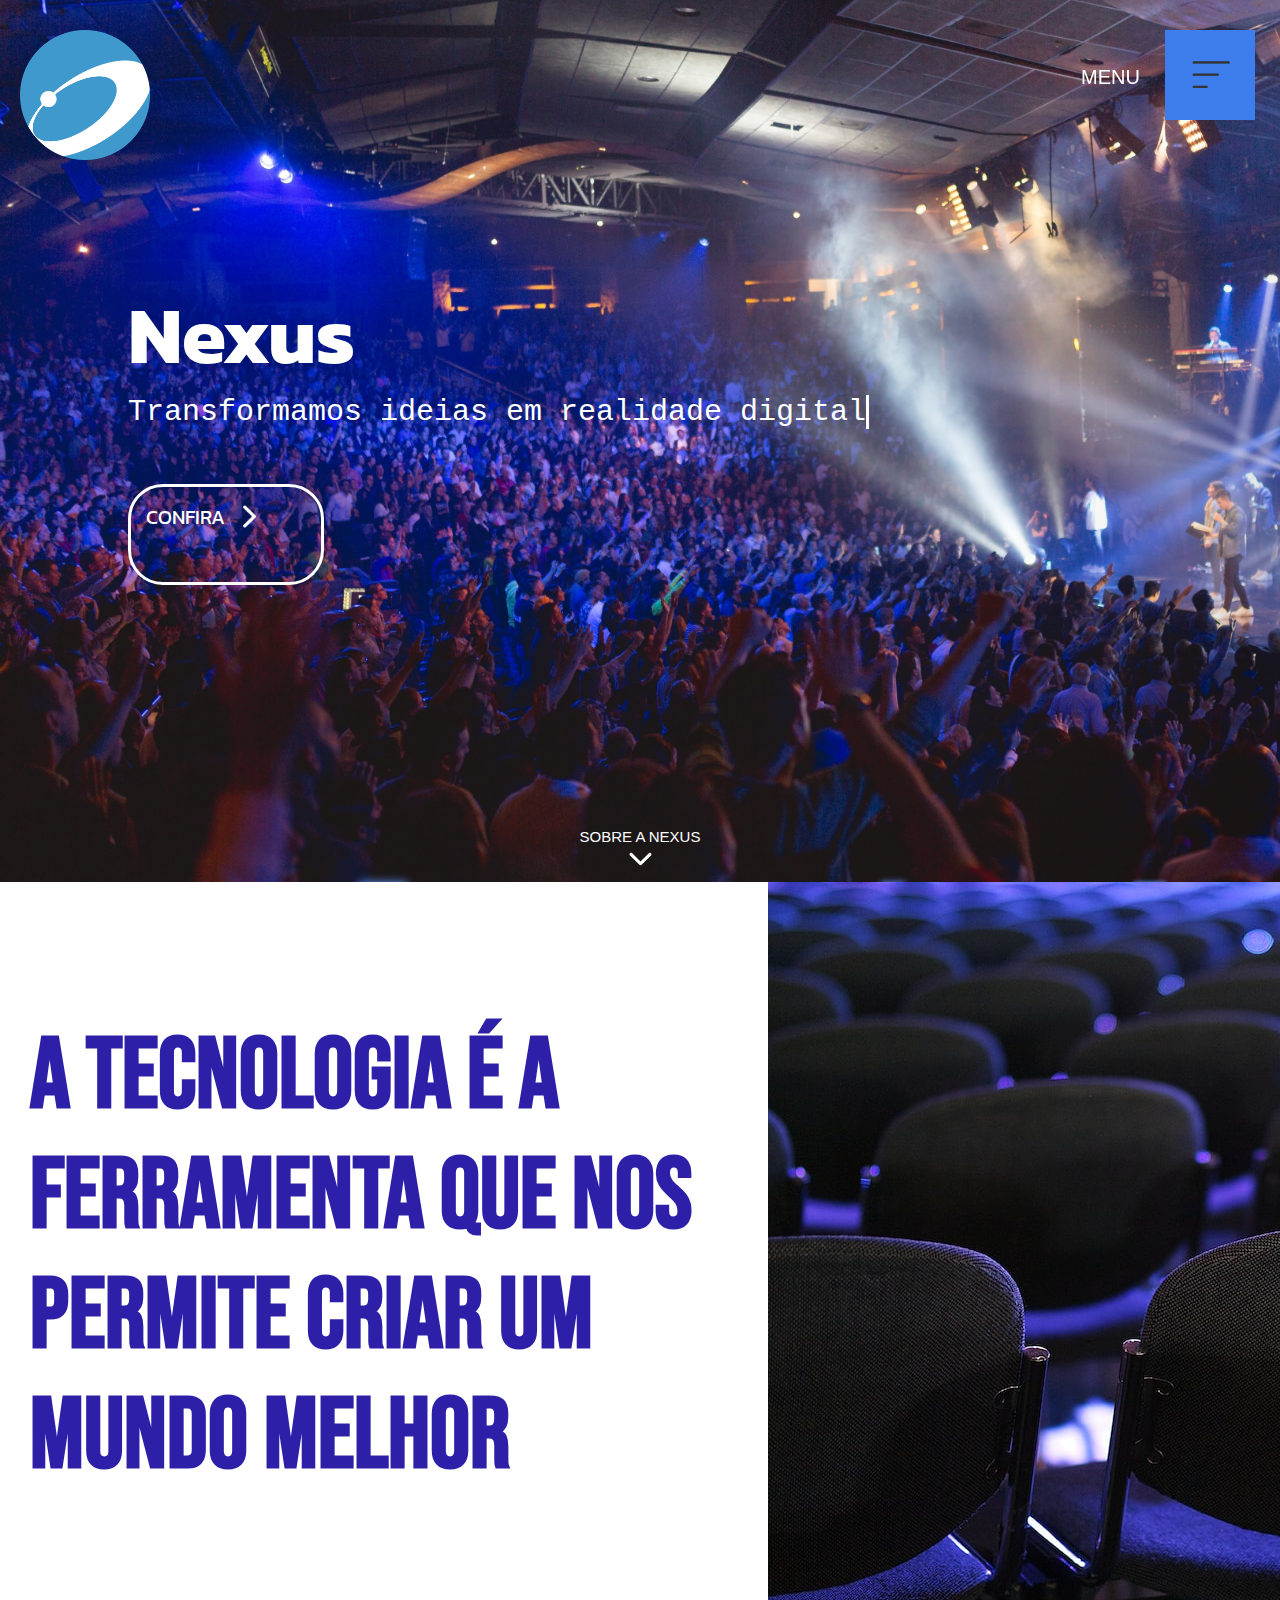
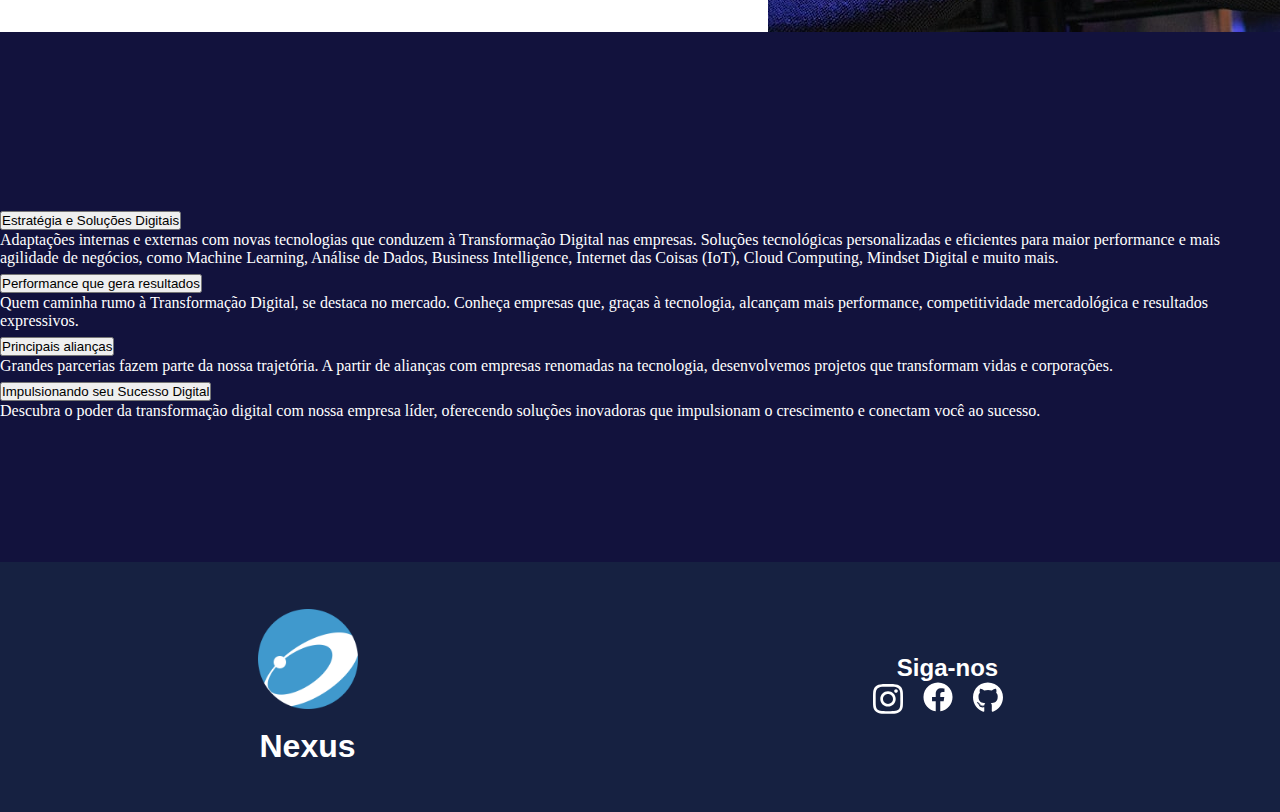
==== commit 69dafbe6: "Add files via upload" ====
--- a/index.html
+++ b/index.html
@@ -51,7 +51,7 @@
         
         <div id="down">
             <span>SOBRE A NEXUS</span>
-            <a href="#section1"><img src="src/imgs/chevron-down-solid.svg"></a>
+            <a href="#accordionExample"><img src="src/imgs/chevron-down-solid.svg"></a>
         </div>
           
     </div>
--- a/src/css/style.css
+++ b/src/css/style.css
@@ -85,13 +85,13 @@
 }
 #info .botao {
   display: flex;
-  height: 70px;
+  height: 65px;
   width: 160px;
 
   font-size: 20px;
   text-align: center;
 
-  margin-top: 60px;
+  margin-top: 55px;
   padding: 15px;
 
   border-radius: 35px;
@@ -109,7 +109,7 @@
 }
 
 #info .botao img {
-  margin-top: 5px;
+  margin-top: 2px;
   margin-left: 15px;
   filter: invert(1);
   height: 25px;
@@ -164,30 +164,25 @@
   width: 100%;
   justify-content: center;
   flex-direction: column;
-  text-align: center;
 }
 #down span {
-  position: absolute;
+  font-size: 15px;
+  color: #fff;
   font-family: Verdana, Geneva, Tahoma, sans-serif;
-  color: #fff;
-  -webkit-text-stroke-color: #ffffff;
-  font-size: 15px;
-  bottom: 15px;
-  left: 46.3%;
+
+  display: flex;
+  justify-content: center;
 }
 #down a {
-  position: absolute;
-  left: 50%;
+  display: flex;
+  justify-content: center;
 }
 
 #down a img {
   height: 25px;
   filter: invert(1);
   cursor: pointer;
-  transition: 300ms ease-in-out;
-}
-#down a img:hover {
-  transform: scale(1.5);
+  transition: 100ms ease-in-out;
 }
 
 main {
--- a/src/css/responsive.css
+++ b/src/css/responsive.css
@@ -30,9 +30,6 @@
     #section2{
         display: none;
     }
-    #down {
-        display: none;
-    }
     footer {
         flex-direction: column;
         height: 450px;
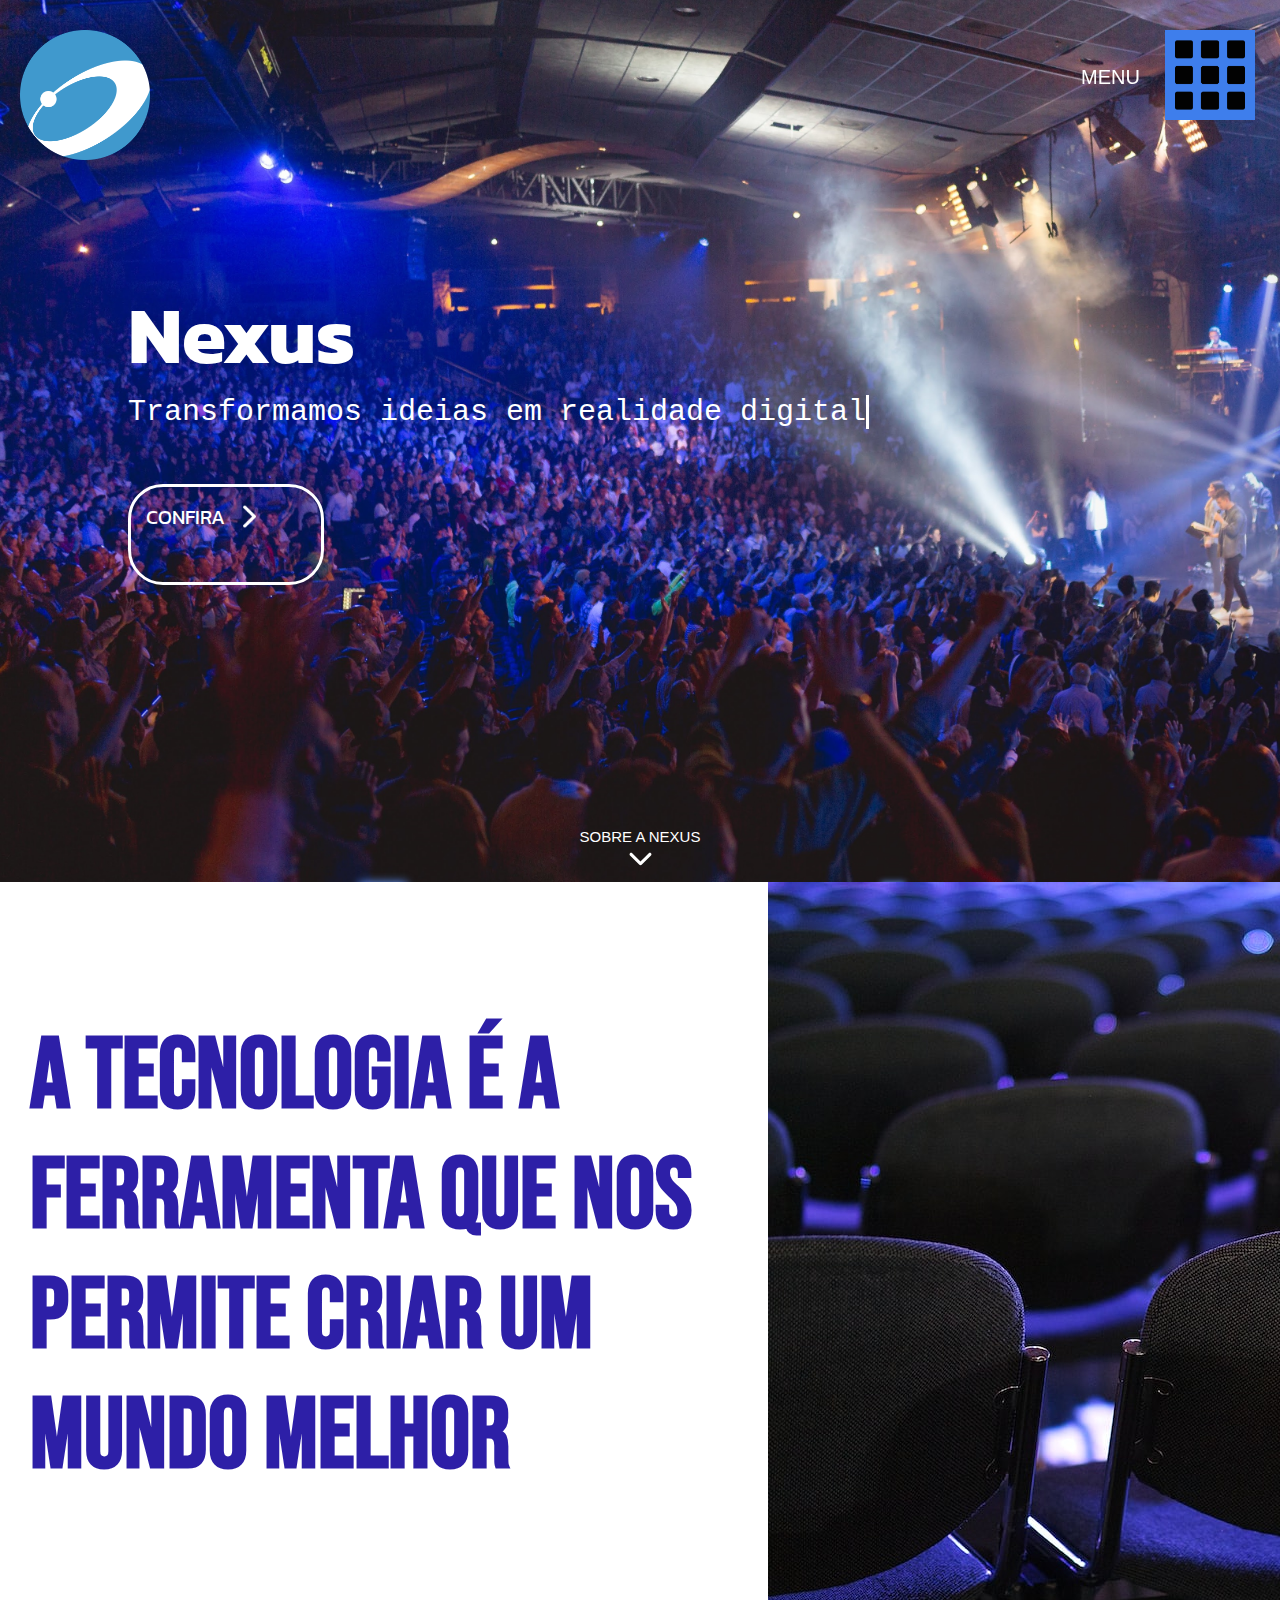
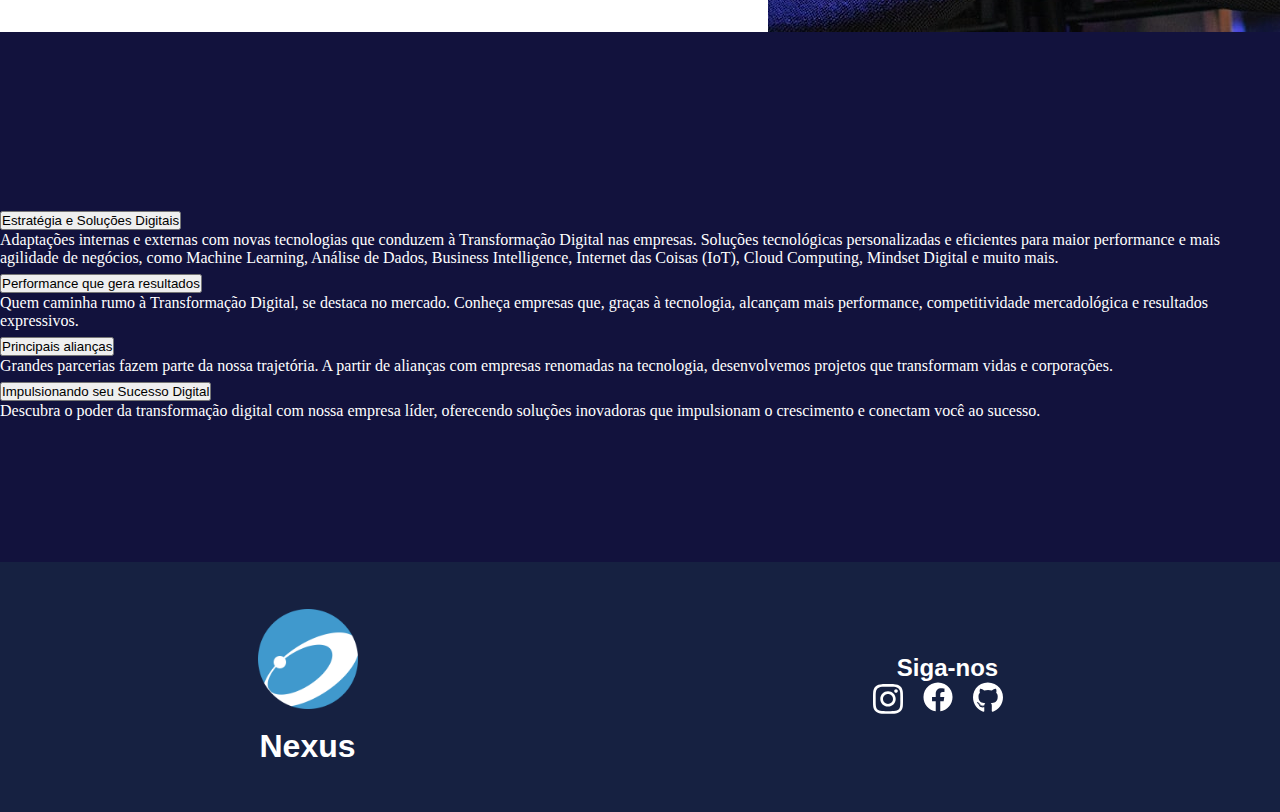
==== commit e5e4f12b: "Add files via upload" ====
--- a/index.html
+++ b/index.html
@@ -18,7 +18,7 @@
         <header> 
             <div id="menu">
                 <span>MENU</span>
-                <div class="bloco" onclick="menu()"><img src="src/imgs/menu.png"></div> 
+                <div class="bloco" onclick="menu()"><img id="hamburguer" src="src/imgs/menu.png"></div> 
             </div>
 
             <div id="logo">
--- a/src/css/style.css
+++ b/src/css/style.css
@@ -42,6 +42,7 @@
   background-color: rgb(62, 126, 236);
   transition: 200ms ease-in-out;
   cursor: pointer;
+  transform: rotate(3.142rad);
 }
 #menu .bloco img:hover {
   background-color: rgb(132, 187, 255);
--- a/src/css/responsive.css
+++ b/src/css/responsive.css
@@ -48,4 +48,7 @@
     #section1 h2 {
         font-size: 70px;
     }
+    section {
+        margin-top: 60px;
+    }
 }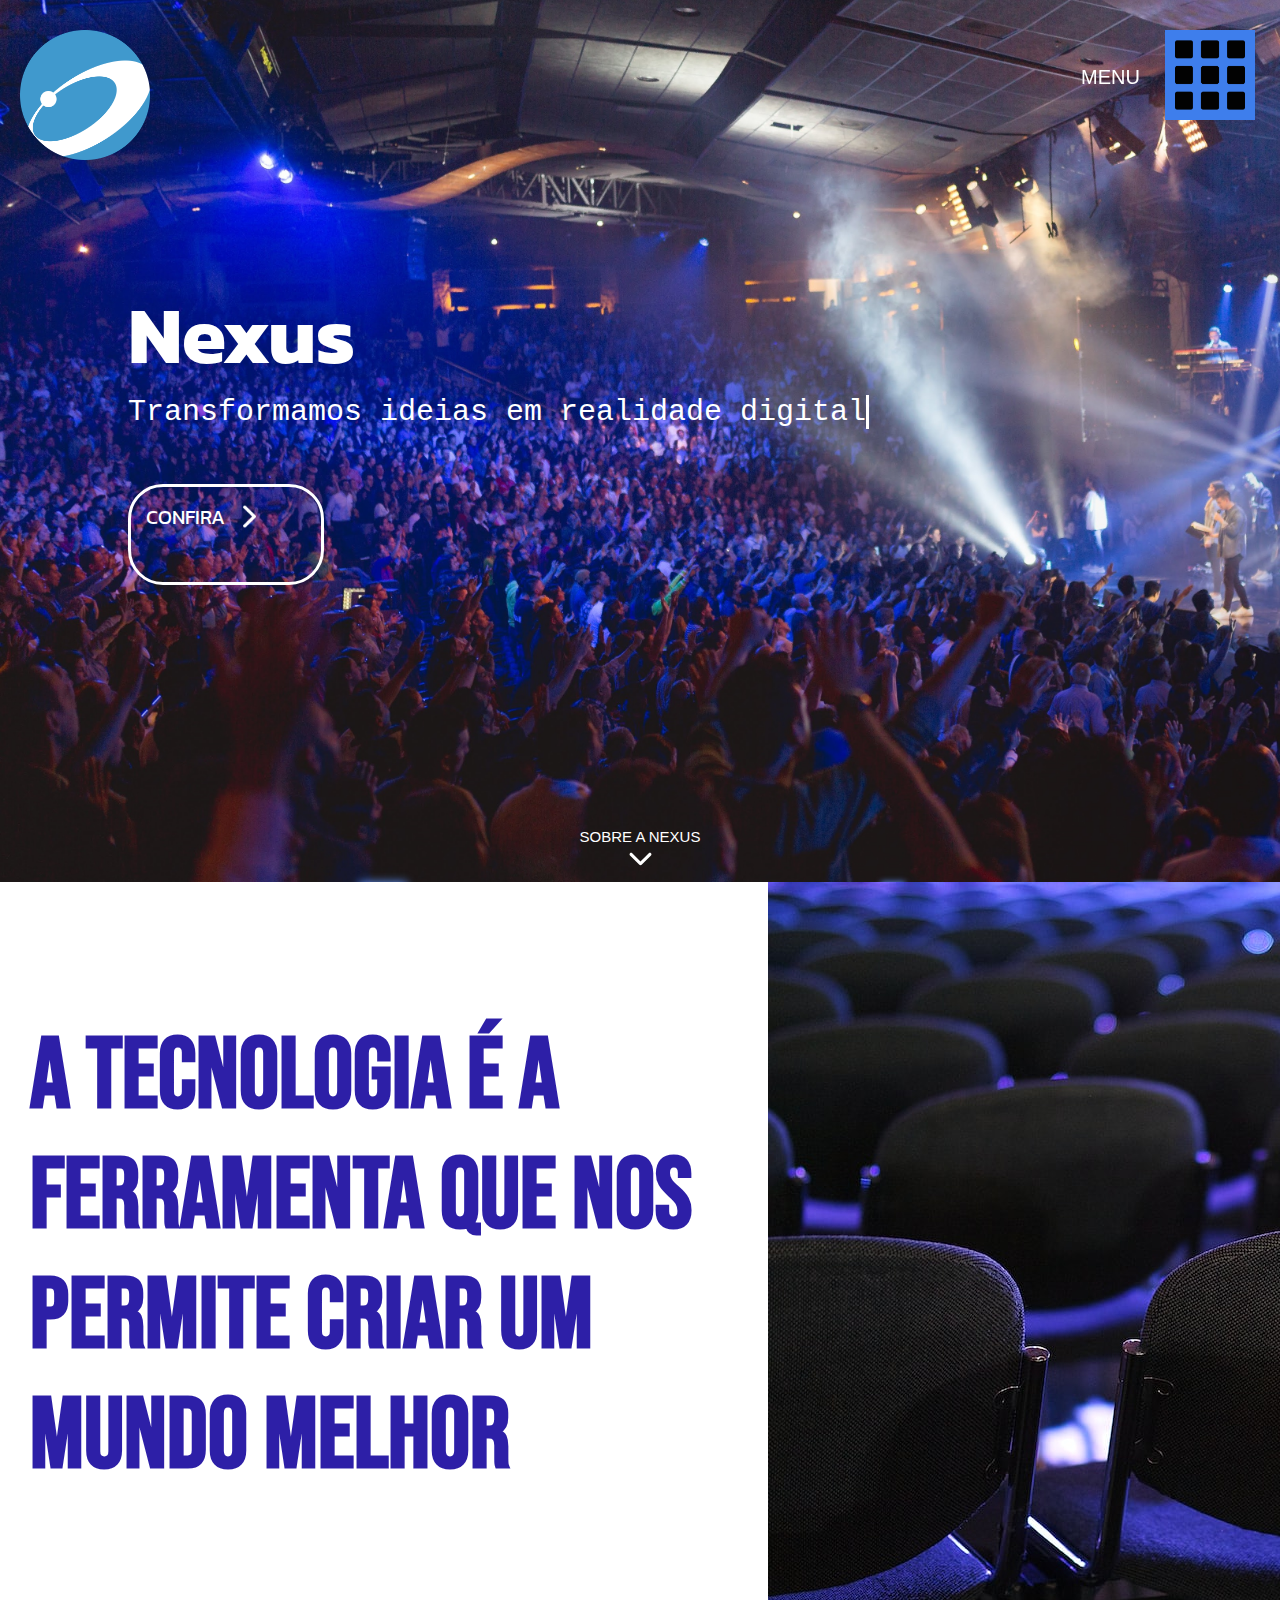
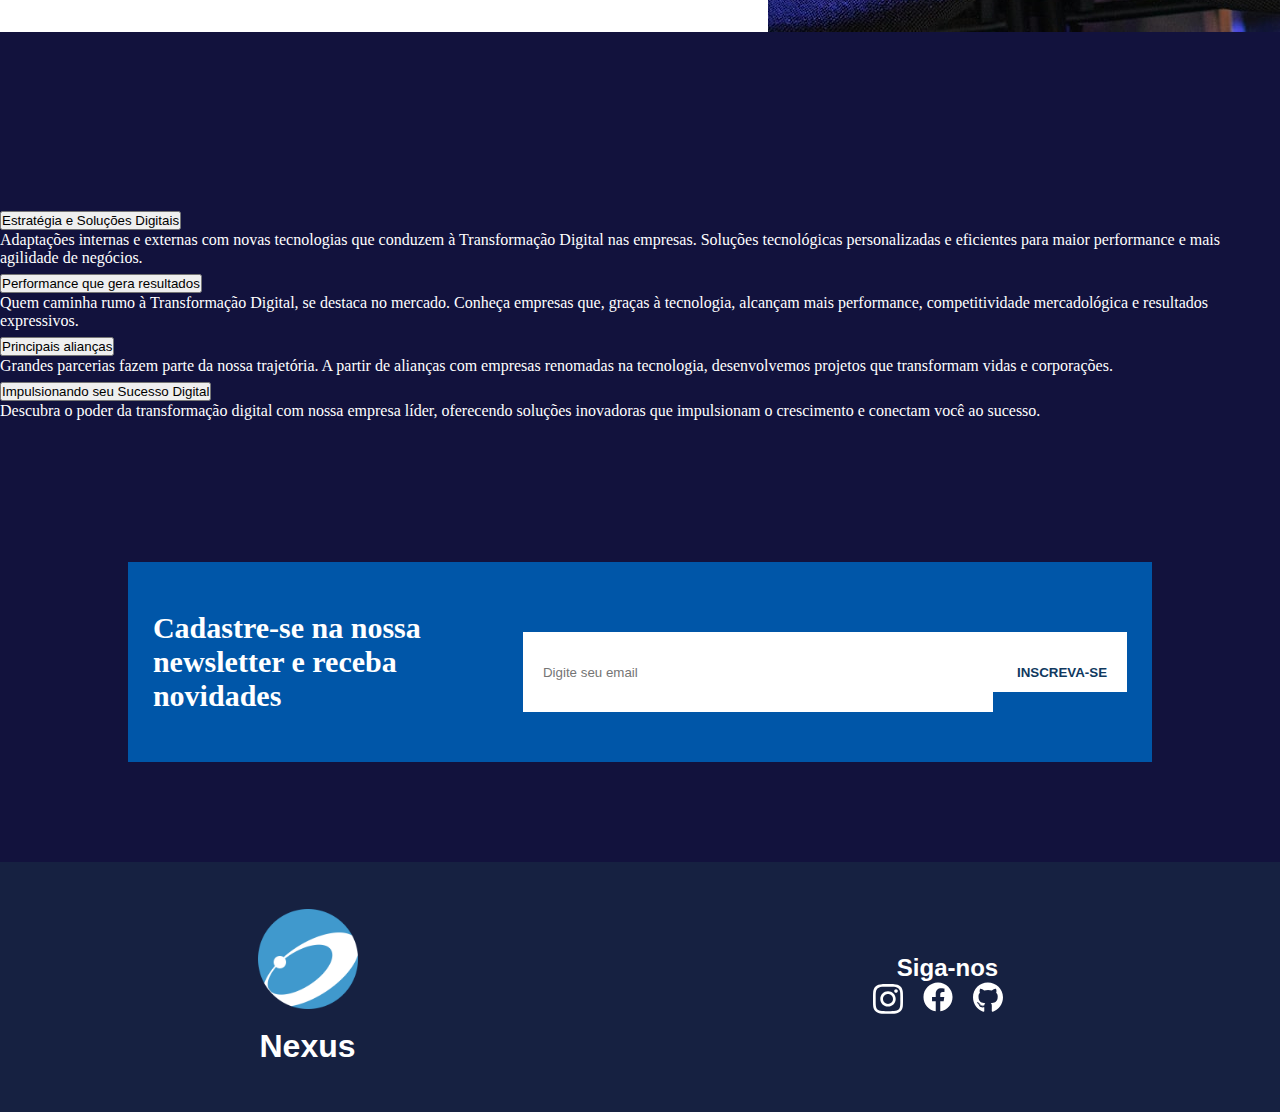
==== commit a6e938c4: "Add files via upload" ====
--- a/index.html
+++ b/index.html
@@ -67,7 +67,7 @@
         <div id="section2"></div>
     </main>
 
-    <section>
+    <section class="sanfona">
         <div class="container">
             <div class="accordion" id="accordionExample">
                 <div class="accordion-item">
@@ -78,7 +78,7 @@
                   </h2>
                   <div id="collapseOne" class="accordion-collapse collapse show" data-bs-parent="#accordionExample">
                     <div class="accordion-body">
-                      Adaptações internas e externas com novas tecnologias que conduzem à Transformação Digital nas empresas. Soluções tecnológicas personalizadas e eficientes para maior performance e mais agilidade de negócios, como Machine Learning, Análise de Dados, Business Intelligence, Internet das Coisas (IoT), Cloud Computing, Mindset Digital e muito mais.
+                      Adaptações internas e externas com novas tecnologias que conduzem à Transformação Digital nas empresas. Soluções tecnológicas personalizadas e eficientes para maior performance e mais agilidade de negócios.
                     </div>
                   </div>
                 </div>
@@ -122,6 +122,16 @@
         </div>
     </section>
 
+    <section class="newsletter">
+      <h1>Cadastre-se na nossa newsletter e receba novidades</h1>
+      <form>
+        <div class="form-box">
+          <input type="text" placeholder="Digite seu email">
+          <button>INSCREVA-SE</button>
+        </div>  
+      </form>
+    </section>
+
     <footer>
         <div id="logo2">
             <img src="src/imgs/logo.png"><h1>Nexus</h1>
--- a/src/css/style.css
+++ b/src/css/style.css
@@ -221,14 +221,59 @@
 }
 
 /*SECTION*/
-section {
+.sanfona {
   margin-top: 30px;
   height: 500px;
   display: flex;
   align-items: center;
 }
 
-
+/* NEWSLATTER */
+.newsletter {
+  width: 80%;
+  height:200px;
+  background-color: #0056A8;
+
+  display: flex;
+  justify-content: center;
+  align-items: center;
+
+  margin-bottom: 100px;
+  margin-left: 10%;
+}
+
+.newsletter h1 {
+  font-size: 30px;
+  max-width: 270px;
+  font-weight: bold;
+  margin-right: 100px;
+}
+
+.form-box {
+  background-color: rgb(255, 255, 255);
+  height: 60px;
+}
+
+.form-box input {
+  height: 60px;
+  width: 430px;
+  outline: none;
+  border: none;
+  padding: 10px 20px;
+}
+
+.form-box button {
+  padding: 15px 20px;
+  border: none;
+  background-color: transparent;
+  cursor: pointer;
+  color: #10395f;
+  font-weight: bold;
+  font-family: Arial, Helvetica, sans-serif;
+}
+
+
+/* FOOTER */
 footer {
   background-color: #162141;
   width: 100%;
@@ -275,6 +320,8 @@
 .container {
   z-index: 1;
 }
+
+
 
 /* MAIN ANIMAÇÃO */
 .white {
--- a/src/css/responsive.css
+++ b/src/css/responsive.css
@@ -51,4 +51,33 @@
     section {
         margin-top: 60px;
     }
+}
+
+@media (max-width: 1220px) {
+    .newsletter {flex-direction: column; height: 380px;}
+
+    .newsletter h1 {
+        font-size: 25px; 
+        max-width: 300px; 
+        text-align: center;
+        margin-left: 85px;
+        margin-bottom: 50px;
+    }
+
+    .form-box {width: fit-content;}
+    .form-box input {width: 400px;}
+}
+
+@media (max-width: 705px) {
+    .newsletter {
+        width: 100%;
+        margin-left: 0;
+    }
+    .form-box input {width: 204px;}
+    
+}
+
+@media (max-width: 375px) {
+    .form-box button {color: white; margin-left: 25%;}
+    .form-box input {width: 150px; padding: 10px 10px;}
 }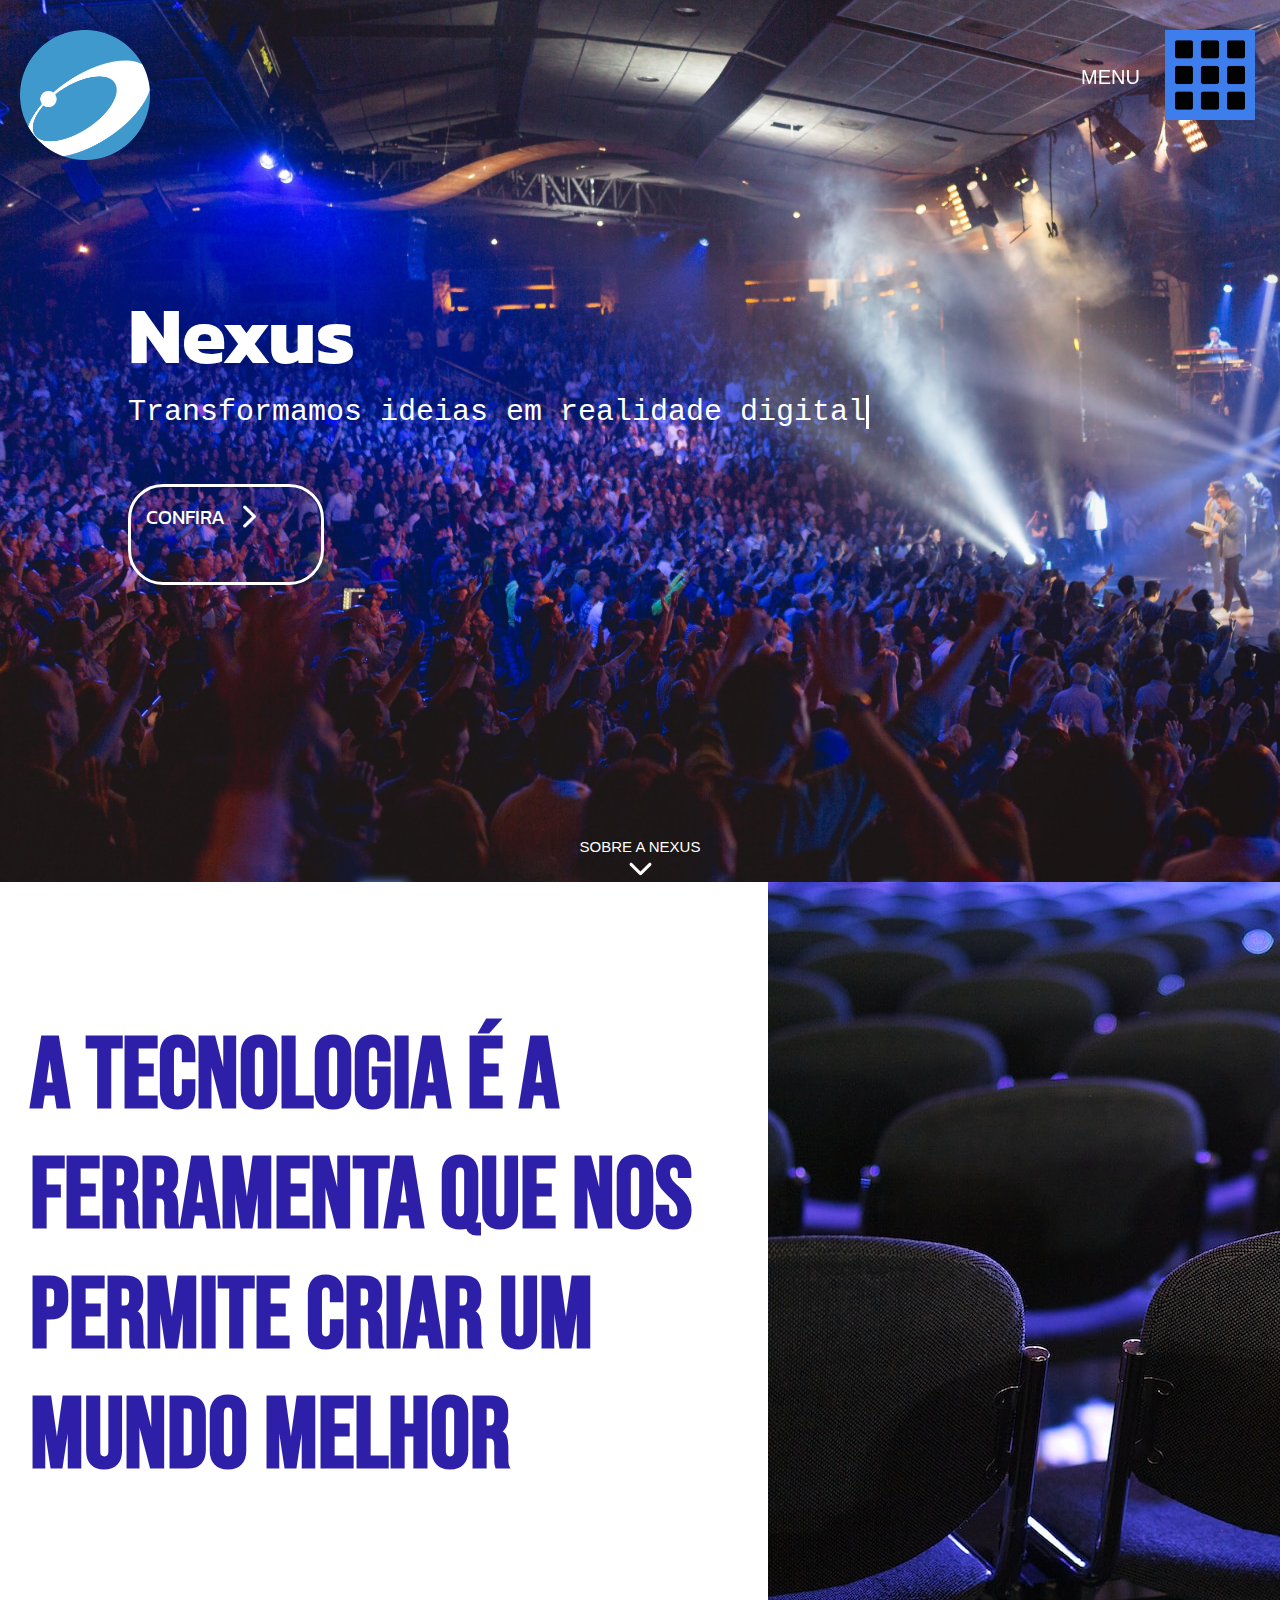
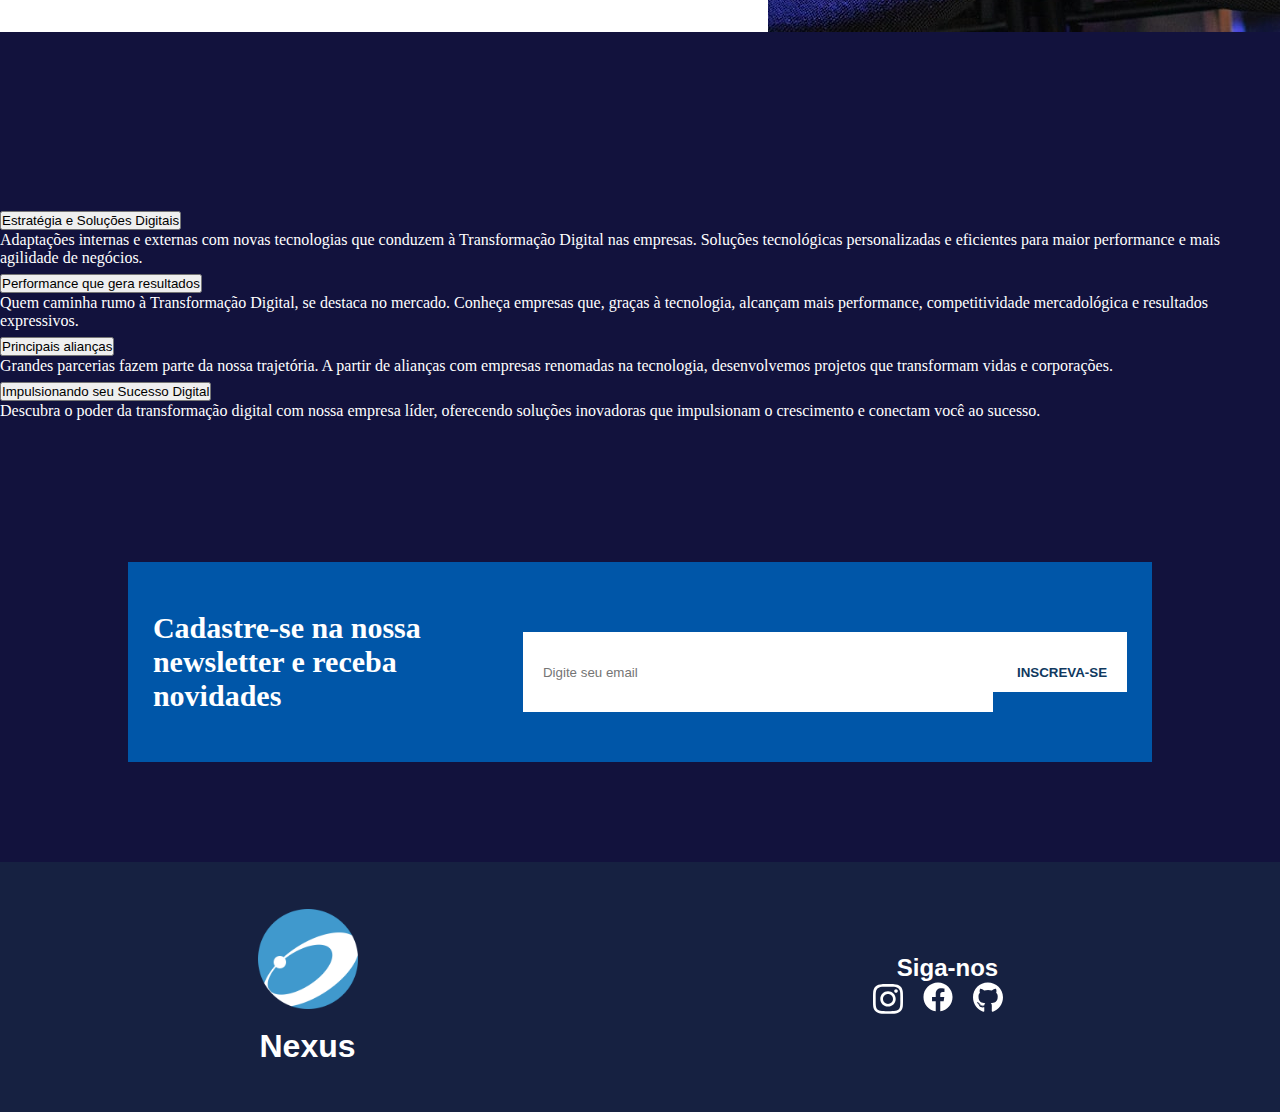
==== commit fce83a9a: "Add files via upload" ====
--- a/index.html
+++ b/index.html
@@ -12,6 +12,7 @@
     <link href="https://fonts.googleapis.com/css2?family=Kanit&display=swap" rel="stylesheet">
     <link rel="stylesheet" href="src/css/style.css">
     <link rel="stylesheet" href="src/css/responsive.css">
+    <link rel="stylesheet" href="https://cdnjs.cloudflare.com/ajax/libs/font-awesome/6.4.0/css/all.min.css">
 <body>
     <div id="slideshow">
         
@@ -24,8 +25,6 @@
             <div id="logo">
                 <img src="src/imgs/logo.png">
             </div>
-
-            
         </header>
         
         <div class='white'>
@@ -38,7 +37,20 @@
             </div>
         </div>
         
-        <div id="coluna"></div>
+        <div id="coluna">
+          <a class="btn" id="login" href="html/pag_login/login.html"><i class="fa-solid fa-user"></i> FAZER LOGIN</a>
+          <a class="btn" id="register" href="html/pag_login/login.html"><i class="fa-solid fa-user-plus"></i> CRIAR CONTA</a>
+          <div class="dropdown" class="btn" id="idioma">
+            <button class="btn dropdown-toggle" type="button" data-bs-toggle="dropdown" aria-expanded="false">
+              <i class="fa-solid fa-globe"></i> IDIOMA
+            </button>
+            <ul class="dropdown-menu">
+              <li><a class="dropdown-item" href="#">Português - Brasil</a></li>
+              <li><a class="dropdown-item" href="#">English</a></li>
+              <li><a class="dropdown-item" href="#">Español</a></li>
+            </ul>
+          </div>
+        </div>
         
         <div id="info">
             <h1>Nexus</h1>
--- a/src/css/style.css
+++ b/src/css/style.css
@@ -1,3 +1,5 @@
+@import url('https://fonts.googleapis.com/css2?family=Oswald&display=swap');
+
 
 * {
   margin: 0;
@@ -128,7 +130,20 @@
   display: none;
   animation: coluna-animation 500ms ease-in-out;
   z-index: 4;
-}
+  padding: 30px;
+  font-family: 'Oswald', sans-serif;
+}
+
+#coluna .btn {
+  border-radius: 30px;
+  border-color: black;
+  margin-top: 20px;
+}
+
+#coluna .btn:hover {
+  background-color: #0a0f3d;
+}
+
 #coluna.back {
   background-color: rgb(62, 126, 236);
   width: 250px;
@@ -138,7 +153,6 @@
   right: -300px;
   margin-right: 25px;
   border-radius: 5px;
-
   animation: coluna-voltar 500ms ease-in-out;
 }
 @keyframes coluna-animation {
@@ -161,7 +175,7 @@
 #down {
   position: absolute;
   display: flex;
-  bottom: 30px;
+  bottom: 20px;
   width: 100%;
   justify-content: center;
   flex-direction: column;
--- a/src/css/responsive.css
+++ b/src/css/responsive.css
@@ -69,12 +69,12 @@
 }
 
 @media (max-width: 705px) {
+    #coluna {width: 200px;}
     .newsletter {
         width: 100%;
         margin-left: 0;
     }
     .form-box input {width: 204px;}
-    
 }
 
 @media (max-width: 375px) {
